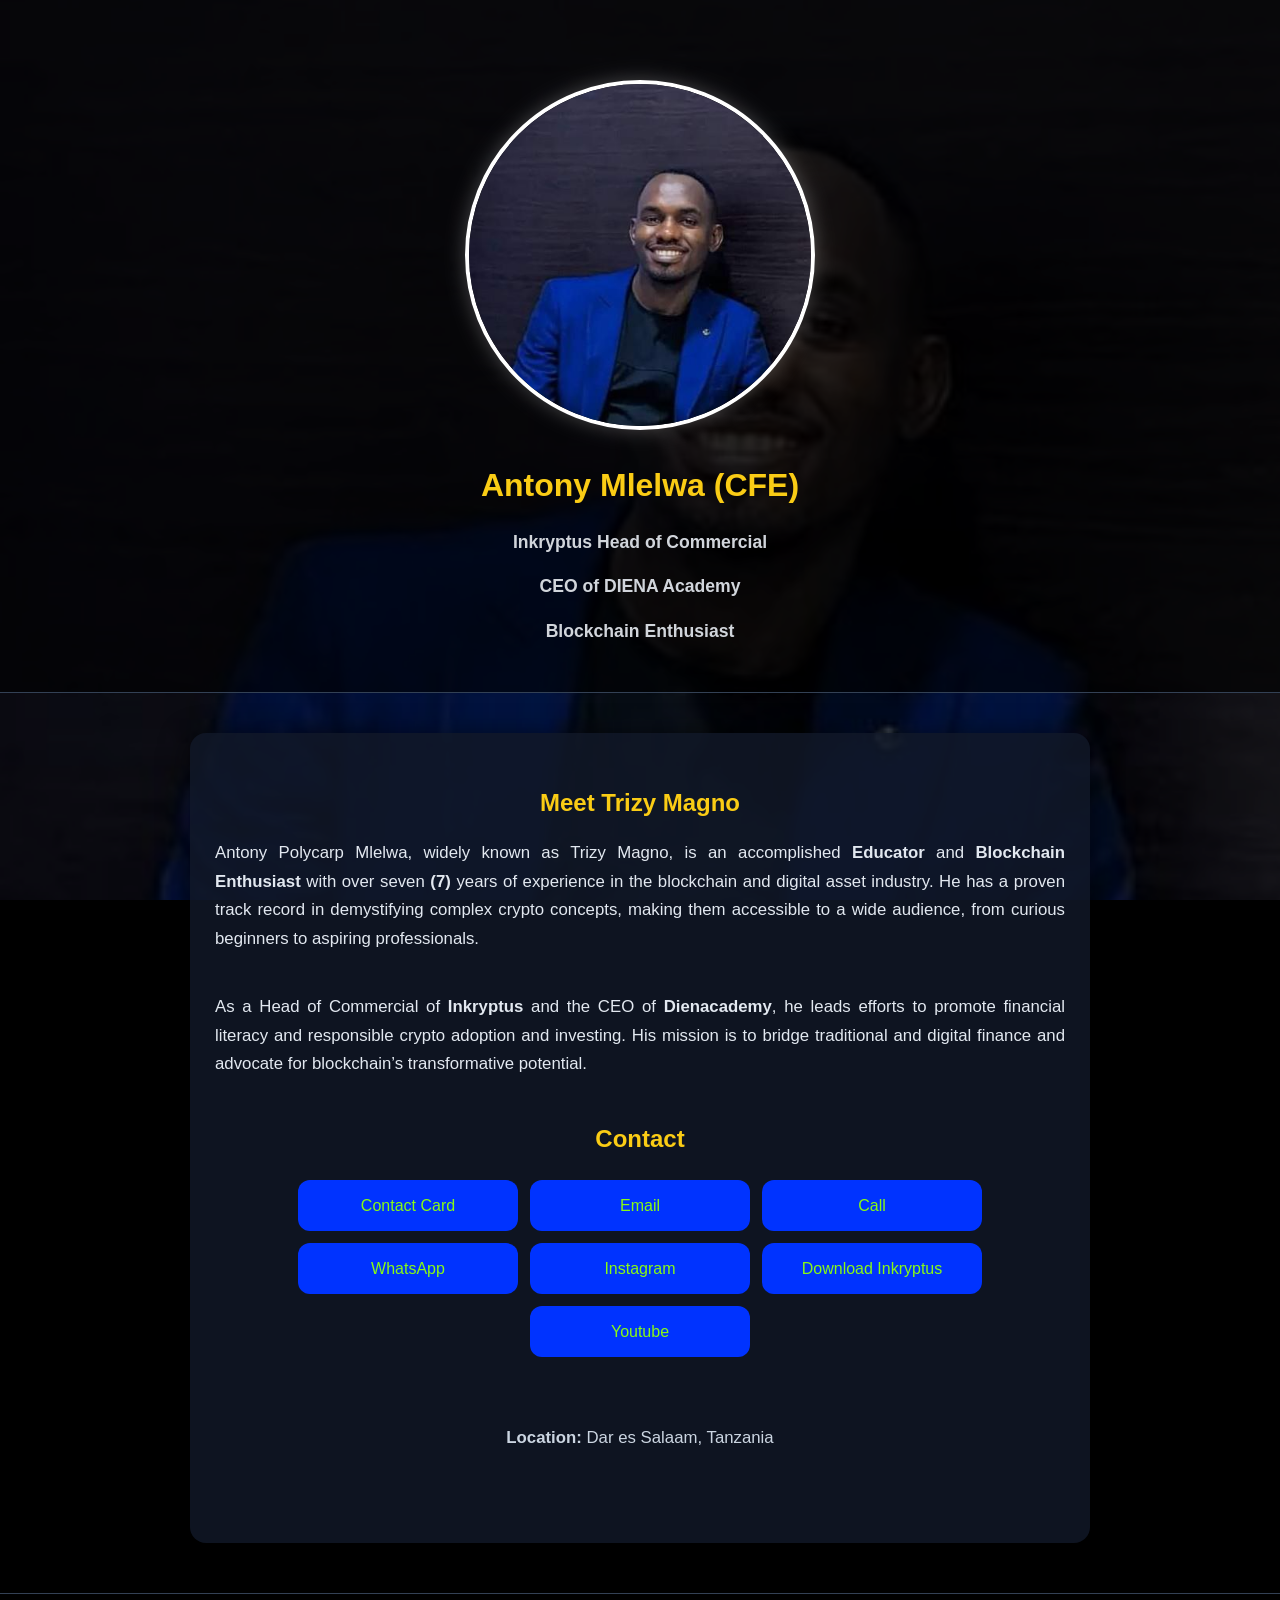
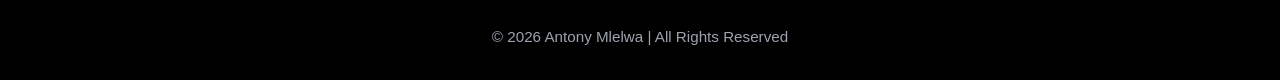
==== index.html @ c992e5d3 "index.html" ====
<!DOCTYPE html>
<html lang="en">
<head>
  <meta charset="UTF-8" />
  <meta name="viewport" content="width=device-width, initial-scale=1.0"/>
  <title>Antony Mlelwa || Crypto Consultant</title>
  <link rel="stylesheet" href="Style.css" />
</head>
<body>
  <header>
    <img src="my_image.jpg" alt="Antony Mlelwa" class="banner-image" />
    <h1>Antony Mlelwa <strong>(CFE)</strong></h1>
    <h2 class="subtitle">Inkryptus Head of Commercial</h2>
    <h2 class="subtitle">CEO of DIENA Academy</h2>
    <h2 class="subtitle">Blockchain Enthusiast</h2>  
  </header>

  <main>
    <!-- Hero Introduction -->
    <section class="bio intro">
      <h2>Meet Trizy Magno</h2>
      <p>
        Antony Polycarp Mlelwa, widely known as Trizy Magno, is an accomplished <strong>Educator</strong> and  <strong>Blockchain Enthusiast</strong> with over seven <strong>(7)</strong> years of experience in the blockchain and digital asset industry. He has a proven track record in demystifying complex crypto concepts, making them accessible to a wide audience, from curious beginners to aspiring professionals.
      </p>
    </section>

    <!-- Mission Statement -->
    <section class="bio mission">
      <h2> </h2>
      <p>
        As a Head of Commercial of <strong><a href="https://www.inkryptus.com" target="_blank">Inkryptus</a></strong> and the CEO of <strong><a href="https://www.dienacademy.com" target="_blank">Dienacademy</a></strong>, he leads efforts to promote financial literacy and responsible crypto adoption and investing. His mission is to bridge traditional and digital finance and advocate for blockchain’s transformative potential.
      </p>
    </section>

    <!-- Contact Section -->
    <section class="contact">
      <h2>Contact</h2>
      <div class="button-group">
        <a href="antony-mlelwa.vcf" download class="btn">Contact Card</a>
        <a href="mailto:antonymlelwa@gmail.com" class="btn">Email</a>
        <a href="tel:+255656240472" class="btn">Call</a>
        <a href="https://wa.me/+255656240472" target="_blank" class="btn">WhatsApp</a>
        <a href="https://instagram.com/trizymagno" target="_blank" class="btn">Instagram</a>
        <a href="https://inkryptusdashmobile.page.link?apn=com.inkryptus.mobile&ibi=com.inkryptus&isi=1618007158&link=https%3A%2F%2Freferral-trizymagno" class="btn">Download Inkryptus</a>
        <a href="https://youtube.com/@dienacademy?si=vZcqQacW_jR6md0B" target="_blank" class="btn">Youtube</a>
      </div>
      <br>
      <p class="location"><strong>Location:</strong> Dar es Salaam, Tanzania</p>
    </section>
  </main>

  <footer>
    &copy; <span id="year"></span> Antony Mlelwa | All Rights Reserved
  </footer>

  <script src="script.js"></script>
</body>
</html>
---- Style.css ----
/* Reset & Base Styles */
* {
  margin: 0;
  padding: 0;
  box-sizing: border-box;
  scroll-behavior: smooth;
}

body {
  font-family: 'Roboto', sans-serif;
  color: #f1f5f9;
  background-color: #000;
  overflow-x: hidden;
  position: relative;
  line-height: 1.7;
}

/* Background & Overlays */
body::before {
  content: "";
  position: fixed;
  top: 0;
  left: 0;
  height: 100%;
  width: 100%;
  background-image: url("my_image.jpg");
  background-attachment: fixed;
  background-position: center;
  background-size: cover;
  z-index: -2;
}

body::after {
  content: "";
  position: fixed;
  top: 0;
  left: 0;
  height: 100%;
  width: 100%;
  background: rgba(0, 0, 0, 0.6); /* Dark overlay for better contrast */
  z-index: -1;
}

/* Header */
header {
  text-align: center;
  padding: 80px 20px 30px;
  background-color: rgba(0, 0, 0, 0.6);
  border-bottom: 1px solid #334155;
  animation: fadeIn 1.5s ease-out;
}

header img.banner-image {
  width: 350px;
  height: 350px;
  object-fit: cover;
  border-radius: 50%;
  border: 4px solid #fff;
  box-shadow: 0 0 20px rgba(255, 255, 255, 0.25);
  margin-bottom: 20px;
}

/* Main Content */
main {
  padding: 50px 25px;
  max-width: 900px;
  margin: 40px auto;
  background-color: rgba(17, 24, 39, 0.85);
  border-radius: 16px;
  box-shadow: 0 6px 30px rgba(0, 0, 0, 0.7);
  animation: fadeInUp 1.5s ease;
}

/* Section Styling */
section {
  margin-bottom: 40px;
}

/* Headings */
h1, h2 {
  text-align: center;
  margin-bottom: 15px;
  color: #facc15; /* golden/yellow tone */
  font-weight: bold;
}

.subtitle {
  text-align: center;
  font-size: 1.1rem;
  color: #d1d5db;
  margin-top: 10px;
}

p {
  font-size: 1.05rem;
  margin-bottom: 12px;
  text-align: justify;
  color: #e2e8f0;
}

.button-group {
  display: flex;
  flex-wrap: wrap;
  gap: 12px;
  justify-content: center;
  margin: 20px 0;
}

.btn {
  background-color: #03f; /* Dark theme background */
  color: #87fa15;
  border: none;
  border-radius: 12px;
  padding: 12px 20px;
  width: 220px; /* Fixed width for all buttons */
  text-align: center;
  text-decoration: none;
  font-size: 16px;
  transition: background-color 0.3s ease;
}

.btn:hover {
  background-color: #444;
}


/* Location */
.location {
  text-align: center;
  margin-top: 20px;
  color: #cbd5e1;
}

/* Footer */
footer {
  text-align: center;
  padding: 30px 20px;
  background-color: rgba(0, 0, 0, 0.7);
  border-top: 1px solid #334155;
  margin-top: 50px;
  color: #9ca3af;
  font-size: 0.95rem;
}

/* Animations */
@keyframes fadeIn {
  from {
    opacity: 0;
    transform: translateY(-10px);
  }
  to {
    opacity: 1;
    transform: translateY(0);
  }
}

@keyframes fadeInUp {
  from {
    opacity: 0;
    transform: translateY(30px);
  }
  to {
    opacity: 1;
    transform: translateY(0);
  }
}

a {
  text-decoration: none; /* Remove underline */
  color: inherit;        /* Inherit text color from parent */
}

a:visited {
  color: inherit;        /* Prevent visited color change */
}

a:hover {
  text-decoration: underline; /* Optional: subtle hover effect */
}

/* Responsive Design */
@media (max-width: 768px) {
  header img.banner-image {
    width: 100px;
    height: 100px;
  }

  .btn {
    flex: 1 1 100%;
    text-align: center;
    padding: 16px;
    font-size: 1rem;
  }

  main {
    padding: 30px 15px;
  }

  p {
    font-size: 1rem;
  }
}
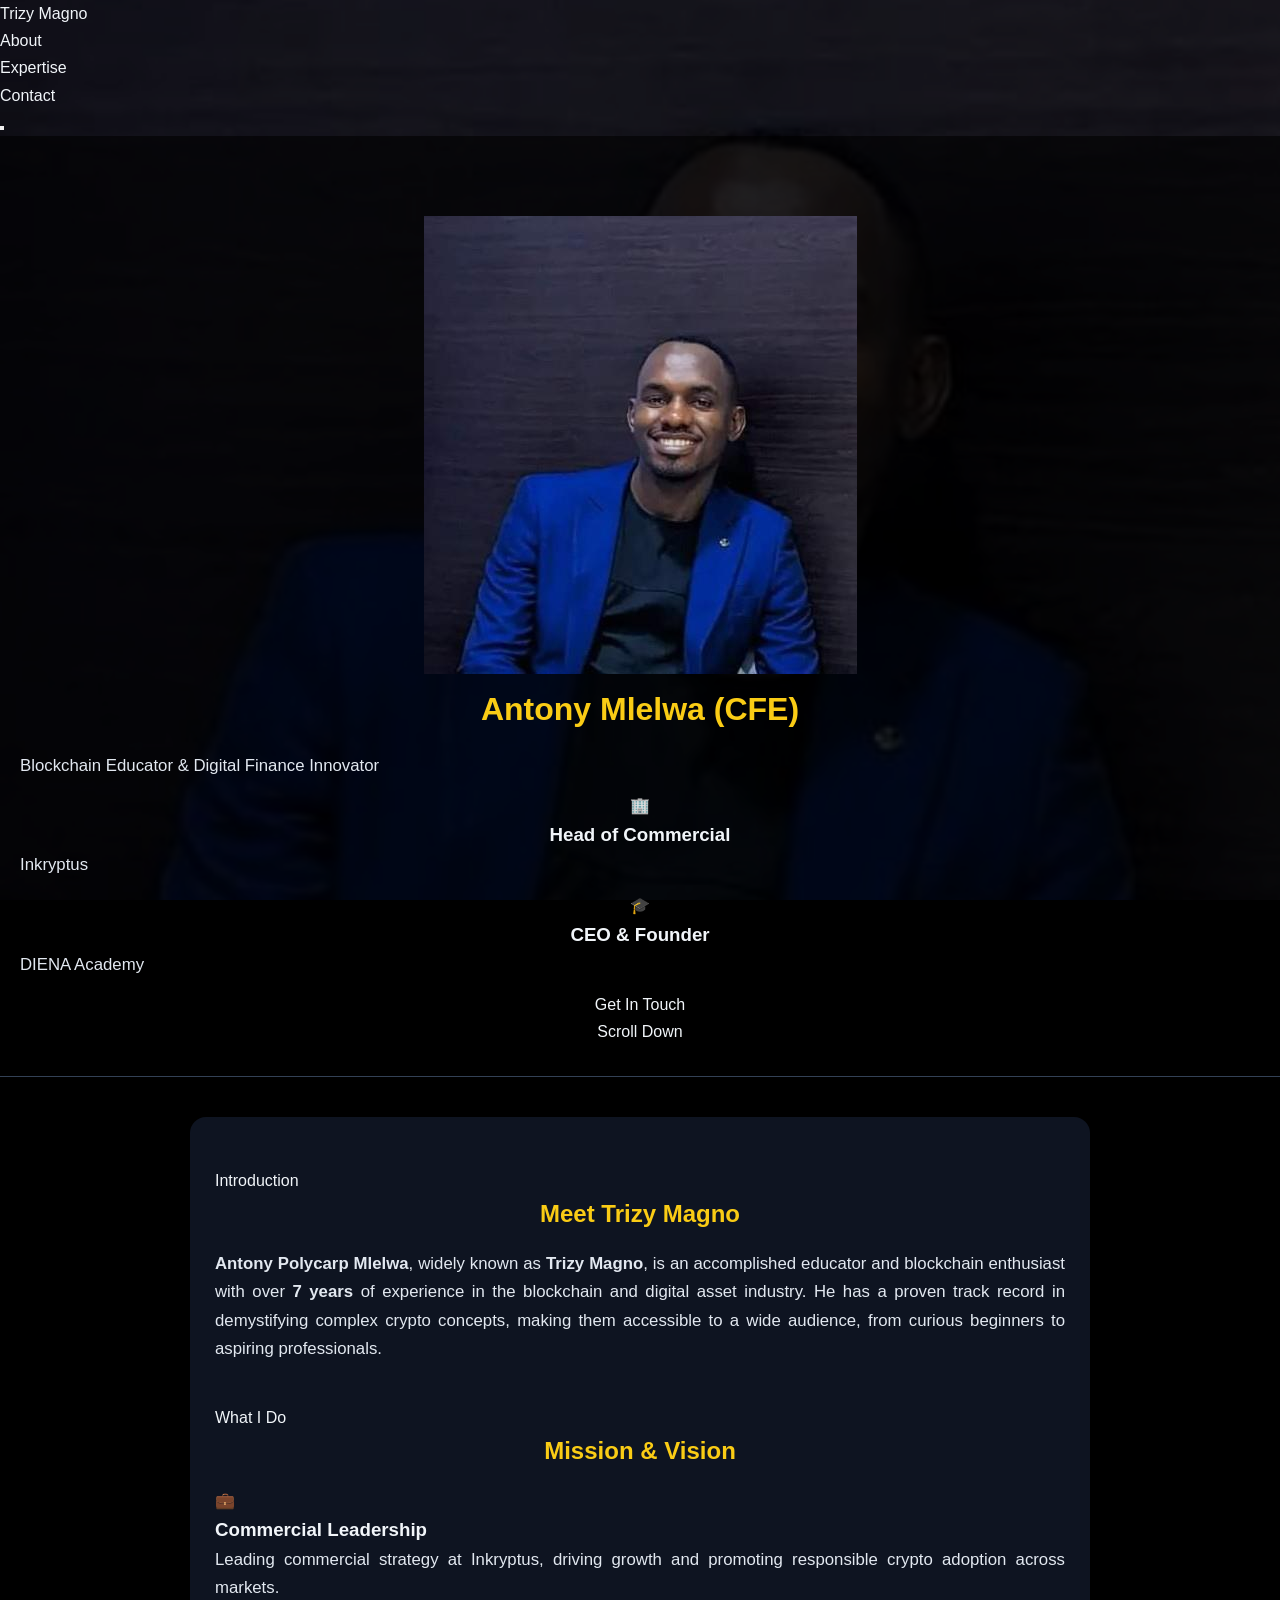
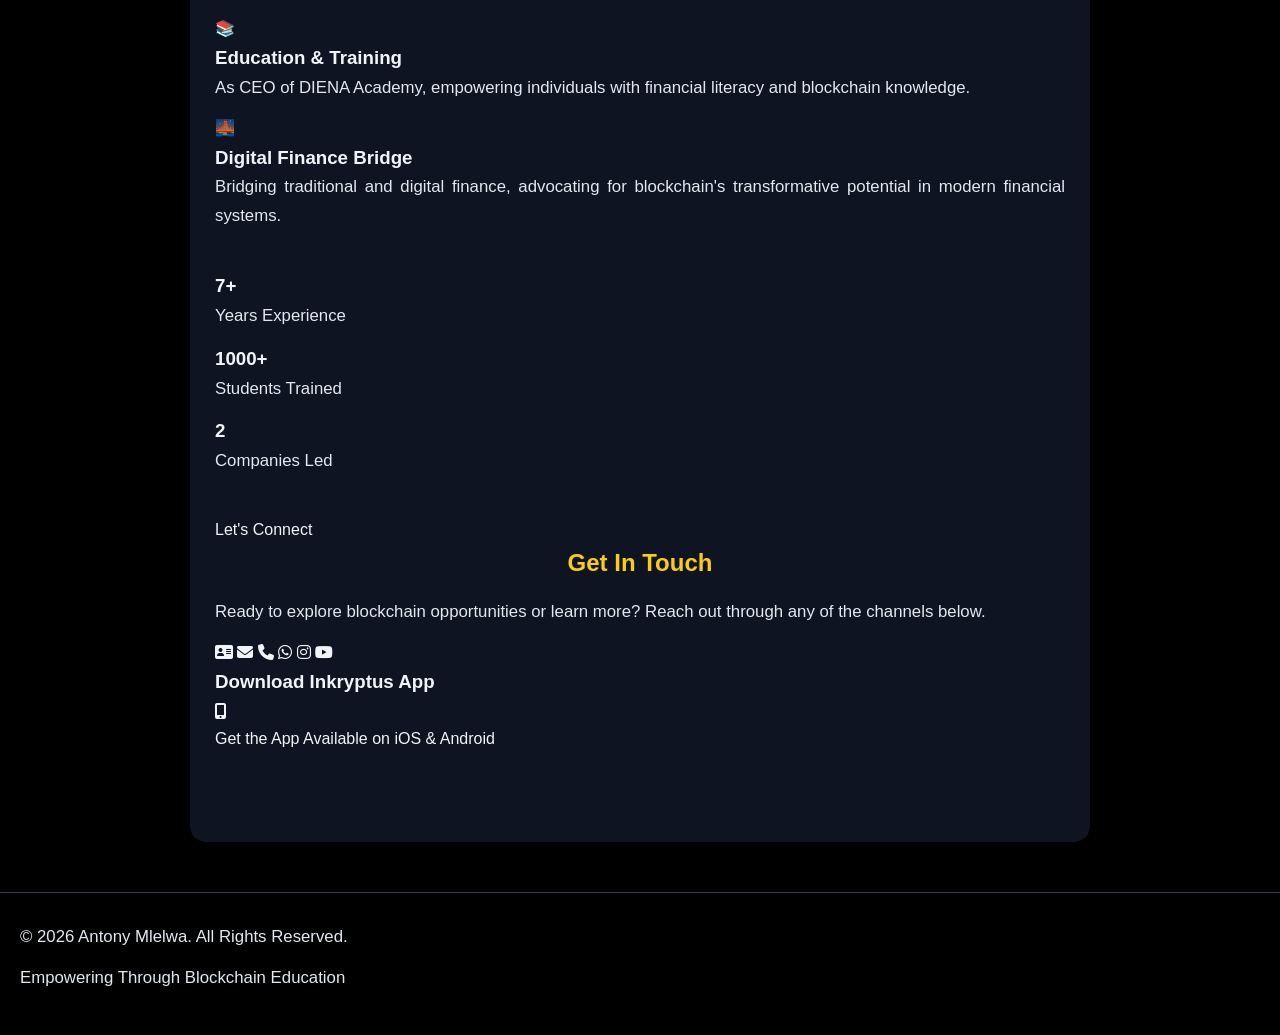
==== commit 0b794272: "Revamp index.html for improved layout and content Updated the HTML structure and content for Antony " ====
--- a/index.html
+++ b/index.html
@@ -3,54 +3,179 @@
 <head>
   <meta charset="UTF-8" />
   <meta name="viewport" content="width=device-width, initial-scale=1.0"/>
-  <title>Antony Mlelwa || Crypto Consultant</title>
+  <title>Antony Mlelwa | Blockchain & Crypto Consultant</title>
   <link rel="stylesheet" href="Style.css" />
+  <link rel="preconnect" href="https://fonts.googleapis.com">
+  <link rel="preconnect" href="https://fonts.gstatic.com" crossorigin>
+  <link href="https://fonts.googleapis.com/css2?family=Inter:wght@300;400;500;600;700;800&family=Playfair+Display:wght@700;900&display=swap" rel="stylesheet">
+  <link rel="stylesheet" href="https://cdnjs.cloudflare.com/ajax/libs/font-awesome/6.5.1/css/all.min.css">
 </head>
 <body>
-  <header>
-    <img src="my_image.jpg" alt="Antony Mlelwa" class="banner-image" />
-    <h1>Antony Mlelwa <strong>(CFE)</strong></h1>
-    <h2 class="subtitle">Inkryptus Head of Commercial</h2>
-    <h2 class="subtitle">CEO of DIENA Academy</h2>
-    <h2 class="subtitle">Blockchain Enthusiast</h2>  
+  <!-- Navigation Bar -->
+  <nav class="navbar">
+    <div class="nav-container">
+      <div class="nav-brand">Trizy Magno</div>
+      <ul class="nav-menu">
+        <li><a href="#about" class="nav-link">About</a></li>
+        <li><a href="#expertise" class="nav-link">Expertise</a></li>
+        <li><a href="#contact" class="nav-link">Contact</a></li>
+      </ul>
+      <button class="nav-toggle" aria-label="Toggle navigation">
+        <span></span>
+        <span></span>
+        <span></span>
+      </button>
+    </div>
+  </nav>
+
+  <!-- Hero Section -->
+  <header class="hero">
+    <div class="hero-content">
+      <div class="profile-container">
+        <img src="my_image.jpg" alt="Antony Mlelwa" class="profile-image" />
+        <div class="profile-ring"></div>
+      </div>
+      <h1 class="hero-title">Antony Mlelwa <span class="credential">(CFE)</span></h1>
+      <p class="hero-tagline">Blockchain Educator & Digital Finance Innovator</p>
+      <div class="roles">
+        <a href="https://www.inkryptus.com" class="role-card" target="_blank">
+          <span class="role-icon">🏢</span>
+          <div class="role-info">
+            <h3>Head of Commercial</h3>
+            <p>Inkryptus</p>
+          </div>
+        </a>
+        <a href="https://www.dienacademy.com" class="role-card" target="_blank">
+          <span class="role-icon">🎓</span>
+          <div class="role-info">
+            <h3>CEO & Founder</h3>
+            <p>DIENA Academy</p>
+          </div>
+        </a>
+      </div>
+      <a href="#contact" class="cta-button">Get In Touch</a>
+    </div>
+    <div class="scroll-indicator">
+      <span>Scroll Down</span>
+      <div class="scroll-arrow"></div>
+    </div>
   </header>
 
   <main>
-    <!-- Hero Introduction -->
-    <section class="bio intro">
-      <h2>Meet Trizy Magno</h2>
-      <p>
-        Antony Polycarp Mlelwa, widely known as Trizy Magno, is an accomplished <strong>Educator</strong> and  <strong>Blockchain Enthusiast</strong> with over seven <strong>(7)</strong> years of experience in the blockchain and digital asset industry. He has a proven track record in demystifying complex crypto concepts, making them accessible to a wide audience, from curious beginners to aspiring professionals.
-      </p>
+    <!-- About Section -->
+    <section class="about-section" id="about">
+      <div class="section-header">
+        <span class="section-label">Introduction</span>
+        <h2 class="section-title">Meet Trizy Magno</h2>
+        <div class="title-underline"></div>
+      </div>
+      <div class="about-content">
+        <div class="about-card">
+          <p class="about-text">
+            <strong>Antony Polycarp Mlelwa</strong>, widely known as <strong>Trizy Magno</strong>, is an accomplished 
+            educator and blockchain enthusiast with over <strong>7 years</strong> of experience in the blockchain and 
+            digital asset industry. He has a proven track record in demystifying complex crypto concepts, making them 
+            accessible to a wide audience, from curious beginners to aspiring professionals.
+          </p>
+        </div>
+      </div>
     </section>
 
-    <!-- Mission Statement -->
-    <section class="bio mission">
-      <h2> </h2>
-      <p>
-        As a Head of Commercial of <strong><a href="https://www.inkryptus.com" target="_blank">Inkryptus</a></strong> and the CEO of <strong><a href="https://www.dienacademy.com" target="_blank">Dienacademy</a></strong>, he leads efforts to promote financial literacy and responsible crypto adoption and investing. His mission is to bridge traditional and digital finance and advocate for blockchain’s transformative potential.
-      </p>
+    <!-- Expertise Section -->
+    <section class="expertise-section" id="expertise">
+      <div class="section-header">
+        <span class="section-label">What I Do</span>
+        <h2 class="section-title">Mission & Vision</h2>
+        <div class="title-underline"></div>
+      </div>
+      <div class="expertise-grid">
+        <div class="expertise-card">
+          <div class="expertise-icon">💼</div>
+          <h3>Commercial Leadership</h3>
+          <p>Leading commercial strategy at <a href="https://www.inkryptus.com" target="_blank" class="inline-link">Inkryptus</a>, 
+          driving growth and promoting responsible crypto adoption across markets.</p>
+        </div>
+        <div class="expertise-card">
+          <div class="expertise-icon">📚</div>
+          <h3>Education & Training</h3>
+          <p>As CEO of <a href="https://www.dienacademy.com" target="_blank" class="inline-link">DIENA Academy</a>, 
+          empowering individuals with financial literacy and blockchain knowledge.</p>
+        </div>
+        <div class="expertise-card">
+          <div class="expertise-icon">🌉</div>
+          <h3>Digital Finance Bridge</h3>
+          <p>Bridging traditional and digital finance, advocating for blockchain's transformative potential 
+          in modern financial systems.</p>
+        </div>
+      </div>
+    </section>
+
+    <!-- Stats Section -->
+    <section class="stats-section">
+      <div class="stats-grid">
+        <div class="stat-card">
+          <h3 class="stat-number">7+</h3>
+          <p class="stat-label">Years Experience</p>
+        </div>
+        <div class="stat-card">
+          <h3 class="stat-number">1000+</h3>
+          <p class="stat-label">Students Trained</p>
+        </div>
+        <div class="stat-card">
+          <h3 class="stat-number">2</h3>
+          <p class="stat-label">Companies Led</p>
+        </div>
+      </div>
     </section>
 
     <!-- Contact Section -->
-    <section class="contact">
-      <h2>Contact</h2>
-      <div class="button-group">
-        <a href="antony-mlelwa.vcf" download class="btn">Contact Card</a>
-        <a href="mailto:antonymlelwa@gmail.com" class="btn">Email</a>
-        <a href="tel:+255656240472" class="btn">Call</a>
-        <a href="https://wa.me/+255656240472" target="_blank" class="btn">WhatsApp</a>
-        <a href="https://instagram.com/trizymagno" target="_blank" class="btn">Instagram</a>
-        <a href="https://inkryptusdashmobile.page.link?apn=com.inkryptus.mobile&ibi=com.inkryptus&isi=1618007158&link=https%3A%2F%2Freferral-trizymagno" class="btn">Download Inkryptus</a>
-        <a href="https://youtube.com/@dienacademy?si=vZcqQacW_jR6md0B" target="_blank" class="btn">Youtube</a>
+    <section class="contact-section" id="contact">
+      <div class="section-header">
+        <span class="section-label">Let's Connect</span>
+        <h2 class="section-title">Get In Touch</h2>
+        <div class="title-underline"></div>
       </div>
-      <br>
-      <p class="location"><strong>Location:</strong> Dar es Salaam, Tanzania</p>
+      <p class="contact-intro">Ready to explore blockchain opportunities or learn more? Reach out through any of the channels below.</p>
+      
+      <div class="contact-grid">
+        <a href="antony-mlelwa.vcf" download class="contact-btn primary" title="Save Contact">
+          <i class="fas fa-address-card"></i>
+        </a>
+        <a href="mailto:antonymlelwa@gmail.com" class="contact-btn" title="Email Me">
+          <i class="fas fa-envelope"></i>
+        </a>
+        <a href="tel:+255656240472" class="contact-btn" title="Call">
+          <i class="fas fa-phone"></i>
+        </a>
+        <a href="https://wa.me/+255656240472" target="_blank" class="contact-btn whatsapp" title="WhatsApp">
+          <i class="fab fa-whatsapp"></i>
+        </a>
+        <a href="https://instagram.com/trizymagno" target="_blank" class="contact-btn instagram" title="Instagram">
+          <i class="fab fa-instagram"></i>
+        </a>
+        <a href="https://youtube.com/@dienacademy?si=vZcqQacW_jR6md0B" target="_blank" class="contact-btn youtube" title="YouTube">
+          <i class="fab fa-youtube"></i>
+        </a>
+      </div>
+
+      <div class="app-download">
+        <h3>Download Inkryptus App</h3>
+        <a href="https://inkryptusdashmobile.page.link?apn=com.inkryptus.mobile&ibi=com.inkryptus&isi=1618007158&link=https%3A%2F%2Freferral-trizymagno" class="app-btn" target="_blank">
+          <span class="app-icon"><i class="fas fa-mobile-alt"></i></span>
+          <div class="app-info">
+            <span class="app-text">Get the App</span>
+            <span class="app-subtext">Available on iOS & Android</span>
+          </div>
+        </a>
+      </div>
     </section>
   </main>
 
-  <footer>
-    &copy; <span id="year"></span> Antony Mlelwa | All Rights Reserved
+  <footer class="footer">
+    <div class="footer-content">
+      <p>&copy; <span id="year"></span> Antony Mlelwa. All Rights Reserved.</p>
+      <p class="footer-tagline">Empowering Through Blockchain Education</p>
+    </div>
   </footer>
 
   <script src="script.js"></script>
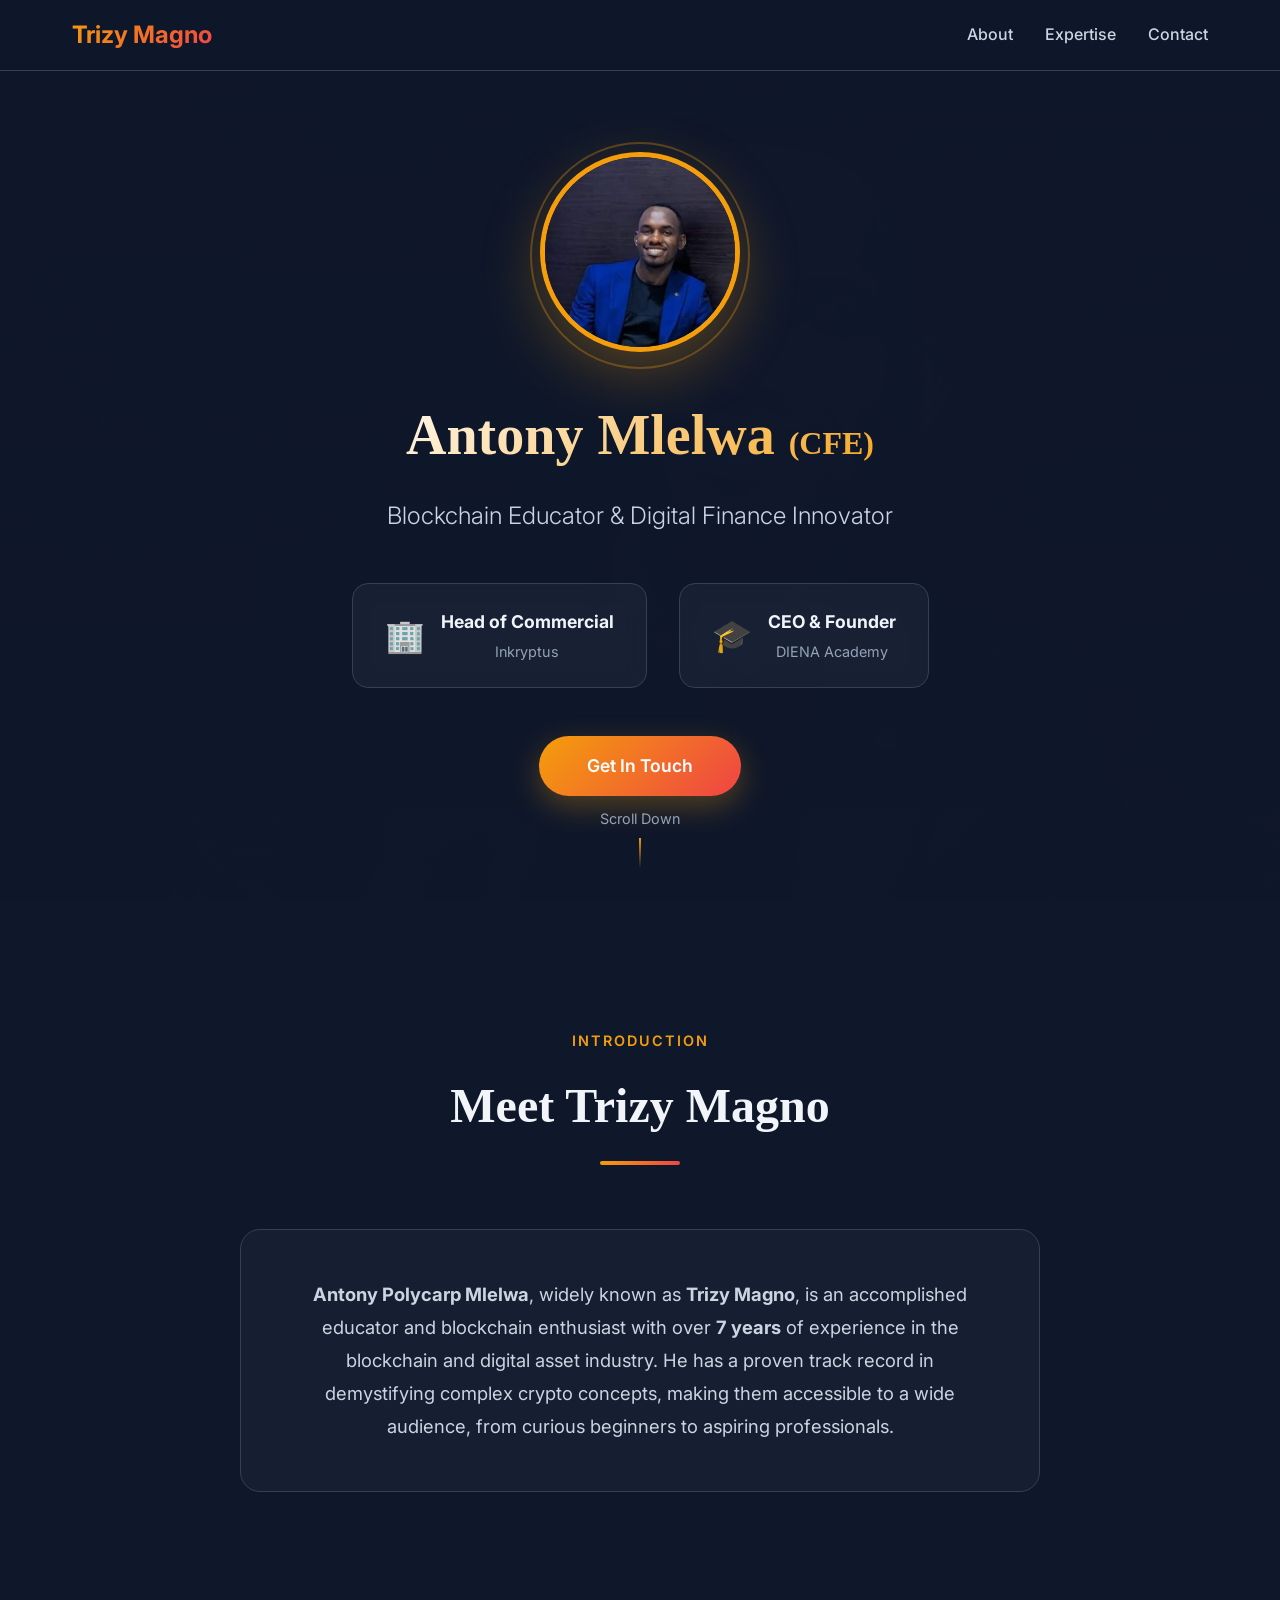
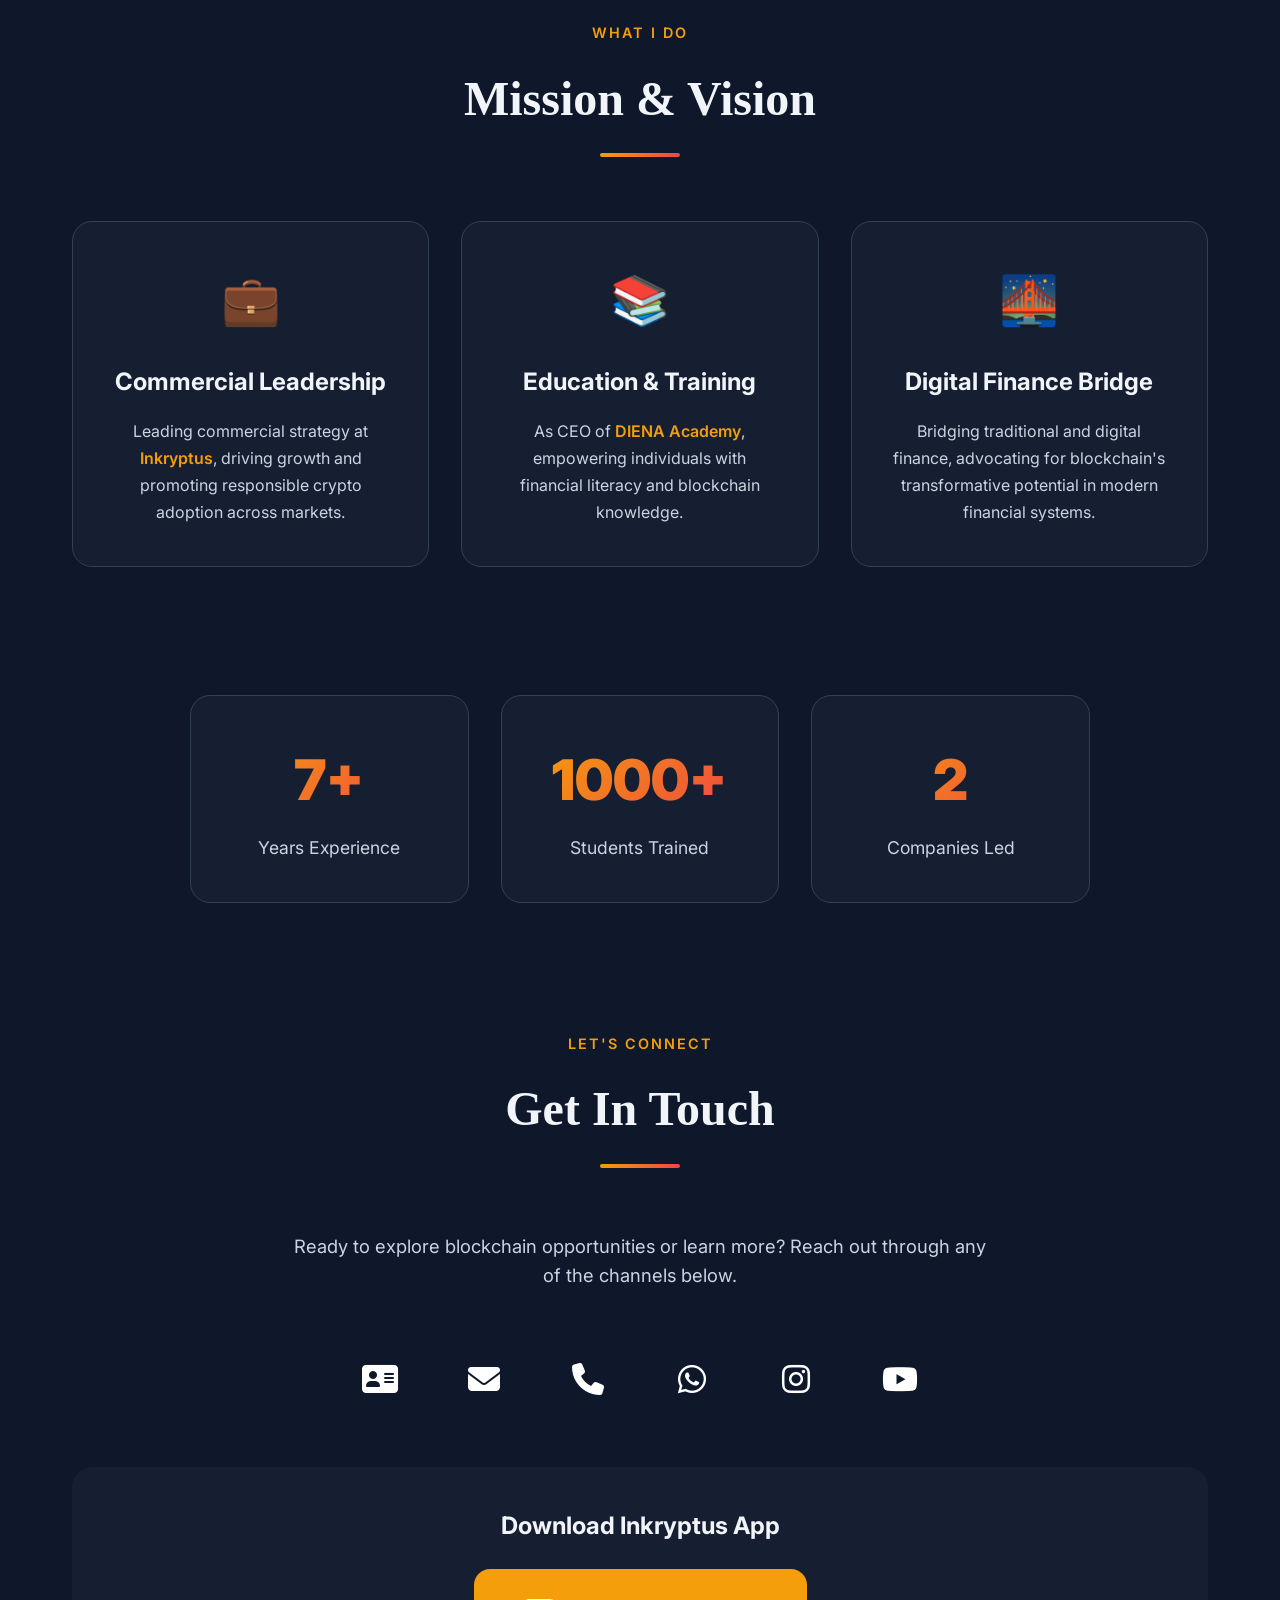
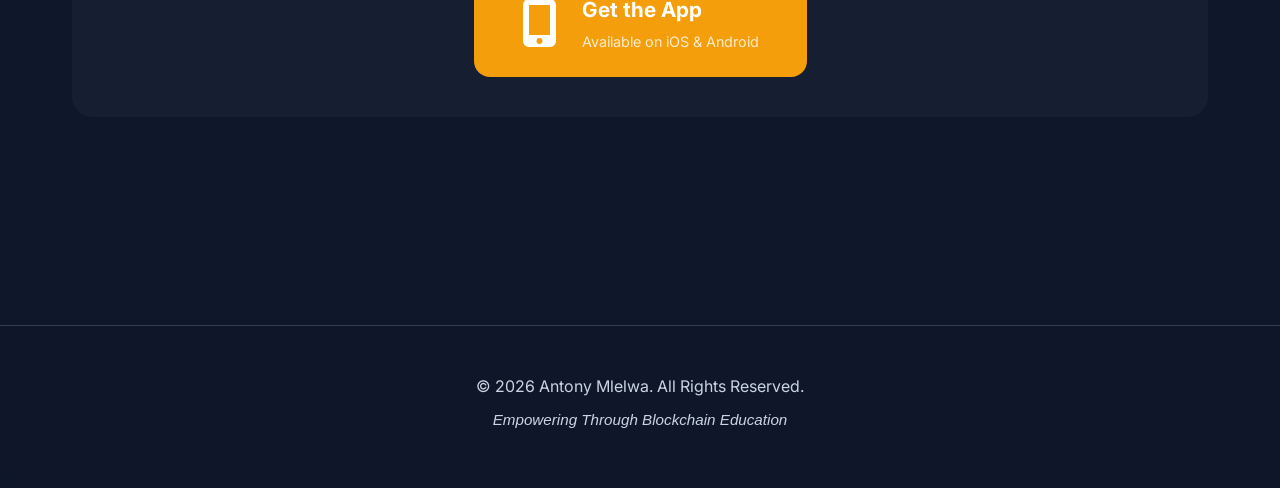
==== commit 7aa8d8f5: "Fix HTML formatting and structure" ====
--- a/index.html
+++ b/index.html
@@ -160,7 +160,7 @@
 
       <div class="app-download">
         <h3>Download Inkryptus App</h3>
-        <a href="https://inkryptusdashmobile.page.link?apn=com.inkryptus.mobile&ibi=com.inkryptus&isi=1618007158&link=https%3A%2F%2Freferral-trizymagno" class="app-btn" target="_blank">
+        <a href="https://inkryptus.app.link?%24randomized_bundle_token=1501315160265283815&Alias=ref-trizymagno-time-1764257488073451&Channel=app&Feature=referral&Stage=new-user&Campaign=user-invite-trizymagno&Type=0&Duration=0&source=android&data=eyIkY2Fub25pY2FsX2lkZW50aWZpZXIiOiJyZWZlcnJhbFwvdHJpenltYWdubyIsIiRwdWJsaWNseV9pbmRleGFibGUiOiJ0cnVlIiwicmVmZXJyYWxfdXNlcm5hbWUiOiJ0cml6eW1hZ25vIn0%3D" class="app-btn" target="_blank">
           <span class="app-icon"><i class="fas fa-mobile-alt"></i></span>
           <div class="app-info">
             <span class="app-text">Get the App</span>
@@ -181,3 +181,4 @@
   <script src="script.js"></script>
 </body>
 </html>
+
--- a/Style.css
+++ b/Style.css
@@ -1,3 +1,7 @@
+/* ============================================
+   MODERN PROFESSIONAL PORTFOLIO STYLES
+   ============================================ */
+
 /* Reset & Base Styles */
 * {
   margin: 0;
@@ -6,16 +10,44 @@
   scroll-behavior: smooth;
 }
 
+:root {
+  /* Color Palette */
+  --primary-gold: #f59e0b;
+  --primary-dark: #0f172a;
+  --secondary-dark: #1e293b;
+  --accent-blue: #3b82f6;
+  --text-light: #f1f5f9;
+  --text-gray: #cbd5e1;
+  --text-dark: #94a3b8;
+  --border-color: #334155;
+  --success-green: #10b981;
+  --gradient-primary: linear-gradient(135deg, #f59e0b 0%, #ef4444 100%);
+  --gradient-dark: linear-gradient(180deg, rgba(15, 23, 42, 0.95) 0%, rgba(30, 41, 59, 0.95) 100%);
+  
+  /* Spacing */
+  --spacing-xs: 0.5rem;
+  --spacing-sm: 1rem;
+  --spacing-md: 1.5rem;
+  --spacing-lg: 2rem;
+  --spacing-xl: 3rem;
+  --spacing-2xl: 4rem;
+  
+  /* Transitions */
+  --transition-fast: 0.2s ease;
+  --transition-normal: 0.3s ease;
+  --transition-slow: 0.5s ease;
+}
+
 body {
-  font-family: 'Roboto', sans-serif;
-  color: #f1f5f9;
-  background-color: #000;
+  font-family: 'Inter', -apple-system, BlinkMacSystemFont, 'Segoe UI', sans-serif;
+  color: var(--text-light);
+  background: var(--primary-dark);
   overflow-x: hidden;
-  position: relative;
-  line-height: 1.7;
-}
-
-/* Background & Overlays */
+  line-height: 1.6;
+  font-size: 16px;
+}
+
+/* Fixed Background with Overlay */
 body::before {
   content: "";
   position: fixed;
@@ -28,6 +60,7 @@
   background-position: center;
   background-size: cover;
   z-index: -2;
+  opacity: 0.15;
 }
 
 body::after {
@@ -37,123 +70,596 @@
   left: 0;
   height: 100%;
   width: 100%;
-  background: rgba(0, 0, 0, 0.6); /* Dark overlay for better contrast */
+  background: linear-gradient(180deg, rgba(15, 23, 42, 0.97) 0%, rgba(15, 23, 42, 0.95) 100%);
   z-index: -1;
 }
 
-/* Header */
-header {
+/* ============================================
+   NAVIGATION BAR
+   ============================================ */
+.navbar {
+  position: fixed;
+  top: 0;
+  left: 0;
+  right: 0;
+  z-index: 1000;
+  background: rgba(15, 23, 42, 0.9);
+  backdrop-filter: blur(10px);
+  border-bottom: 1px solid var(--border-color);
+  transition: var(--transition-normal);
+}
+
+.nav-container {
+  max-width: 1200px;
+  margin: 0 auto;
+  display: flex;
+  justify-content: space-between;
+  align-items: center;
+  padding: 1rem 2rem;
+}
+
+.nav-brand {
+  font-size: 1.5rem;
+  font-weight: 700;
+  background: var(--gradient-primary);
+  -webkit-background-clip: text;
+  -webkit-text-fill-color: transparent;
+  background-clip: text;
+}
+
+.nav-menu {
+  display: flex;
+  list-style: none;
+  gap: 2rem;
+}
+
+.nav-link {
+  color: var(--text-gray);
+  text-decoration: none;
+  font-weight: 500;
+  transition: var(--transition-fast);
+  position: relative;
+}
+
+.nav-link::after {
+  content: '';
+  position: absolute;
+  bottom: -5px;
+  left: 0;
+  width: 0;
+  height: 2px;
+  background: var(--primary-gold);
+  transition: var(--transition-normal);
+}
+
+.nav-link:hover {
+  color: var(--primary-gold);
+}
+
+.nav-link:hover::after {
+  width: 100%;
+}
+
+.nav-toggle {
+  display: none;
+  flex-direction: column;
+  gap: 4px;
+  background: none;
+  border: none;
+  cursor: pointer;
+}
+
+.nav-toggle span {
+  width: 25px;
+  height: 3px;
+  background: var(--text-light);
+  border-radius: 2px;
+  transition: var(--transition-fast);
+}
+
+/* ============================================
+   HERO SECTION
+   ============================================ */
+.hero {
+  min-height: 100vh;
+  display: flex;
+  flex-direction: column;
+  justify-content: center;
+  align-items: center;
   text-align: center;
-  padding: 80px 20px 30px;
-  background-color: rgba(0, 0, 0, 0.6);
-  border-bottom: 1px solid #334155;
-  animation: fadeIn 1.5s ease-out;
-}
-
-header img.banner-image {
-  width: 350px;
-  height: 350px;
+  padding: 6rem 2rem 3rem;
+  position: relative;
+}
+
+.hero-content {
+  max-width: 900px;
+  animation: fadeInUp 1s ease;
+}
+
+.profile-container {
+  position: relative;
+  display: inline-block;
+  margin-bottom: 2rem;
+}
+
+.profile-image {
+  width: 200px;
+  height: 200px;
+  border-radius: 50%;
   object-fit: cover;
+  border: 5px solid var(--primary-gold);
+  box-shadow: 0 20px 60px rgba(245, 158, 11, 0.3);
+  position: relative;
+  z-index: 2;
+  animation: float 6s ease-in-out infinite;
+}
+
+.profile-ring {
+  position: absolute;
+  top: -10px;
+  left: -10px;
+  right: -10px;
+  bottom: -10px;
+  border: 2px solid var(--primary-gold);
   border-radius: 50%;
-  border: 4px solid #fff;
-  box-shadow: 0 0 20px rgba(255, 255, 255, 0.25);
-  margin-bottom: 20px;
-}
-
-/* Main Content */
+  opacity: 0.3;
+  animation: pulse 2s ease infinite;
+}
+
+@keyframes float {
+  0%, 100% { transform: translateY(0px); }
+  50% { transform: translateY(-10px); }
+}
+
+@keyframes pulse {
+  0%, 100% { transform: scale(1); opacity: 0.3; }
+  50% { transform: scale(1.1); opacity: 0.1; }
+}
+
+.hero-title {
+  font-family: 'Playfair Display', serif;
+  font-size: 3.5rem;
+  font-weight: 900;
+  margin-bottom: 1rem;
+  background: linear-gradient(135deg, #ffffff 0%, var(--primary-gold) 100%);
+  -webkit-background-clip: text;
+  -webkit-text-fill-color: transparent;
+  background-clip: text;
+}
+
+.credential {
+  color: var(--primary-gold);
+  font-size: 2rem;
+}
+
+.hero-tagline {
+  font-size: 1.5rem;
+  color: var(--text-gray);
+  margin-bottom: 3rem;
+  font-weight: 300;
+}
+
+.roles {
+  display: flex;
+  gap: 2rem;
+  justify-content: center;
+  margin-bottom: 3rem;
+  flex-wrap: wrap;
+}
+
+.role-card {
+  background: rgba(30, 41, 59, 0.6);
+  backdrop-filter: blur(10px);
+  padding: 1.5rem 2rem;
+  border-radius: 16px;
+  border: 1px solid var(--border-color);
+  display: flex;
+  align-items: center;
+  gap: 1rem;
+  transition: var(--transition-normal);
+  min-width: 250px;
+  text-decoration: none;
+  color: inherit;
+  cursor: pointer;
+}
+
+.role-card:hover {
+  transform: translateY(-5px);
+  border-color: var(--primary-gold);
+  box-shadow: 0 10px 30px rgba(245, 158, 11, 0.2);
+}
+
+.role-icon {
+  font-size: 2rem;
+}
+
+.role-info h3 {
+  font-size: 1.1rem;
+  color: var(--text-light);
+  margin-bottom: 0.25rem;
+}
+
+.role-info p {
+  color: var(--text-dark);
+  font-size: 0.9rem;
+}
+
+.cta-button {
+  display: inline-block;
+  background: var(--gradient-primary);
+  color: white;
+  padding: 1rem 3rem;
+  border-radius: 50px;
+  text-decoration: none;
+  font-weight: 600;
+  font-size: 1.1rem;
+  transition: var(--transition-normal);
+  box-shadow: 0 10px 30px rgba(245, 158, 11, 0.3);
+}
+
+.cta-button:hover {
+  transform: translateY(-3px);
+  box-shadow: 0 15px 40px rgba(245, 158, 11, 0.4);
+}
+
+.scroll-indicator {
+  position: absolute;
+  bottom: 2rem;
+  display: flex;
+  flex-direction: column;
+  align-items: center;
+  gap: 0.5rem;
+  color: var(--text-dark);
+  font-size: 0.9rem;
+  animation: bounce 2s infinite;
+  transition: opacity 0.5s ease, visibility 0.5s ease;
+}
+
+.scroll-arrow {
+  width: 2px;
+  height: 30px;
+  background: linear-gradient(to bottom, var(--primary-gold), transparent);
+}
+
+@keyframes bounce {
+  0%, 100% { transform: translateY(0); }
+  50% { transform: translateY(10px); }
+}
+
+/* ============================================
+   MAIN CONTENT
+   ============================================ */
 main {
-  padding: 50px 25px;
+  max-width: 1200px;
+  margin: 0 auto;
+  padding: 4rem 2rem;
+}
+
+/* Section Headers */
+.section-header {
+  text-align: center;
+  margin-bottom: 4rem;
+}
+
+.section-label {
+  display: inline-block;
+  color: var(--primary-gold);
+  font-size: 0.9rem;
+  font-weight: 600;
+  text-transform: uppercase;
+  letter-spacing: 2px;
+  margin-bottom: 1rem;
+}
+
+.section-title {
+  font-family: 'Playfair Display', serif;
+  font-size: 3rem;
+  font-weight: 900;
+  color: var(--text-light);
+  margin-bottom: 1rem;
+}
+
+.title-underline {
+  width: 80px;
+  height: 4px;
+  background: var(--gradient-primary);
+  margin: 0 auto;
+  border-radius: 2px;
+}
+
+/* ============================================
+   ABOUT SECTION
+   ============================================ */
+.about-section {
+  padding: 4rem 0;
+  animation: fadeInUp 1s ease 0.3s both;
+}
+
+.about-content {
+  max-width: 800px;
+  margin: 0 auto;
+}
+
+.about-card {
+  background: rgba(30, 41, 59, 0.5);
+  backdrop-filter: blur(10px);
+  padding: 3rem;
+  border-radius: 20px;
+  border: 1px solid var(--border-color);
+  display: flex;
+  flex-direction: column;
+  align-items: center;
+  text-align: center;
+}
+
+.card-icon {
+  font-size: 4rem;
+  margin-bottom: 1.5rem;
+}
+
+.about-text {
+  font-size: 1.15rem;
+  line-height: 1.8;
+  color: var(--text-gray);
+}
+
+/* ============================================
+   EXPERTISE SECTION
+   ============================================ */
+.expertise-section {
+  padding: 4rem 0;
+  animation: fadeInUp 1s ease 0.4s both;
+}
+
+.expertise-grid {
+  display: grid;
+  grid-template-columns: repeat(auto-fit, minmax(300px, 1fr));
+  gap: 2rem;
+}
+
+.expertise-card {
+  background: rgba(30, 41, 59, 0.5);
+  backdrop-filter: blur(10px);
+  padding: 2.5rem;
+  border-radius: 20px;
+  border: 1px solid var(--border-color);
+  transition: var(--transition-normal);
+  text-align: center;
+}
+
+.expertise-card:hover {
+  transform: translateY(-10px);
+  border-color: var(--primary-gold);
+  box-shadow: 0 20px 40px rgba(245, 158, 11, 0.2);
+}
+
+.expertise-icon {
+  font-size: 3rem;
+  margin-bottom: 1.5rem;
+}
+
+.expertise-card h3 {
+  font-size: 1.5rem;
+  color: var(--text-light);
+  margin-bottom: 1rem;
+}
+
+.expertise-card p {
+  color: var(--text-gray);
+  line-height: 1.7;
+}
+
+.inline-link {
+  color: var(--primary-gold);
+  text-decoration: none;
+  font-weight: 600;
+  transition: var(--transition-fast);
+}
+
+.inline-link:hover {
+  text-decoration: underline;
+}
+
+/* ============================================
+   STATS SECTION
+   ============================================ */
+.stats-section {
+  padding: 4rem 0;
+  animation: fadeInUp 1s ease 0.5s both;
+}
+
+.stats-grid {
+  display: grid;
+  grid-template-columns: repeat(auto-fit, minmax(200px, 1fr));
+  gap: 2rem;
   max-width: 900px;
-  margin: 40px auto;
-  background-color: rgba(17, 24, 39, 0.85);
+  margin: 0 auto;
+}
+
+.stat-card {
+  background: rgba(30, 41, 59, 0.5);
+  backdrop-filter: blur(10px);
+  padding: 2.5rem;
+  border-radius: 20px;
+  border: 1px solid var(--border-color);
+  text-align: center;
+  transition: var(--transition-normal);
+}
+
+.stat-card:hover {
+  border-color: var(--primary-gold);
+  transform: scale(1.05);
+}
+
+.stat-number {
+  font-size: 3.5rem;
+  font-weight: 900;
+  background: var(--gradient-primary);
+  -webkit-background-clip: text;
+  -webkit-text-fill-color: transparent;
+  background-clip: text;
+  margin-bottom: 0.5rem;
+}
+
+.stat-label {
+  color: var(--text-gray);
+  font-size: 1.1rem;
+}
+
+/* ============================================
+   CONTACT SECTION
+   ============================================ */
+.contact-section {
+  padding: 4rem 0;
+  animation: fadeInUp 1s ease 0.6s both;
+}
+
+.contact-intro {
+  text-align: center;
+  font-size: 1.15rem;
+  color: var(--text-gray);
+  margin-bottom: 3rem;
+  max-width: 700px;
+  margin-left: auto;
+  margin-right: auto;
+}
+
+.contact-grid {
+  display: grid;
+  grid-template-columns: repeat(auto-fit, minmax(80px, 1fr));
+  gap: 1.5rem;
+  margin-bottom: 3rem;
+  max-width: 600px;
+  margin-left: auto;
+  margin-right: auto;
+}
+
+.contact-btn {
+  background: transparent;
+  backdrop-filter: none;
+  border: none;
   border-radius: 16px;
-  box-shadow: 0 6px 30px rgba(0, 0, 0, 0.7);
-  animation: fadeInUp 1.5s ease;
-}
-
-/* Section Styling */
-section {
-  margin-bottom: 40px;
-}
-
-/* Headings */
-h1, h2 {
+  padding: 1.5rem;
+  display: flex;
+  align-items: center;
+  justify-content: center;
+  text-decoration: none;
+  color: white;
+  transition: var(--transition-normal);
+  cursor: pointer;
+  aspect-ratio: 1;
+  font-size: 2rem;
+}
+
+.contact-btn:hover {
+  transform: translateY(-5px);
+  color: var(--primary-gold);
+}
+
+.contact-btn.primary {
+  background: transparent;
+  border: none;
+}
+
+.contact-btn.whatsapp:hover {
+  color: #25d366;
+}
+
+.contact-btn.instagram:hover {
+  color: #e4405f;
+}
+
+.contact-btn.youtube:hover {
+  color: #ff0000;
+}
+
+/* App Download Section */
+.app-download {
+  background: rgba(30, 41, 59, 0.5);
+  backdrop-filter: blur(10px);
+  padding: 2.5rem;
+  border-radius: 20px;
+  border: none;
   text-align: center;
-  margin-bottom: 15px;
-  color: #facc15; /* golden/yellow tone */
-  font-weight: bold;
-}
-
-.subtitle {
+  margin-bottom: 3rem;
+}
+
+.app-download h3 {
+  font-size: 1.5rem;
+  margin-bottom: 1.5rem;
+  color: var(--text-light);
+}
+
+.app-btn {
+  display: inline-flex;
+  align-items: center;
+  gap: 1.5rem;
+  background: var(--primary-gold);
+  padding: 1.5rem 3rem;
+  border-radius: 16px;
+  text-decoration: none;
+  transition: var(--transition-normal);
+}
+
+.app-btn:hover {
+  transform: translateY(-3px);
+  box-shadow: 0 15px 40px rgba(245, 158, 11, 0.3);
+}
+
+.app-icon {
+  font-size: 3rem;
+  display: flex;
+  align-items: center;
+  justify-content: center;
+  color: white;
+}
+
+.app-info {
+  display: flex;
+  flex-direction: column;
+  align-items: flex-start;
+  gap: 0.25rem;
+}
+
+.app-text {
+  font-size: 1.3rem;
+  font-weight: 700;
+  color: white;
+}
+
+.app-subtext {
+  font-size: 0.9rem;
+  color: rgba(255, 255, 255, 0.8);
+}
+
+/* Location Tag - Removed */
+
+/* ============================================
+   FOOTER
+   ============================================ */
+.footer {
+  background: rgba(15, 23, 42, 0.8);
+  backdrop-filter: blur(10px);
+  border-top: 1px solid var(--border-color);
+  padding: 3rem 2rem;
   text-align: center;
-  font-size: 1.1rem;
-  color: #d1d5db;
-  margin-top: 10px;
-}
-
-p {
-  font-size: 1.05rem;
-  margin-bottom: 12px;
-  text-align: justify;
-  color: #e2e8f0;
-}
-
-.button-group {
-  display: flex;
-  flex-wrap: wrap;
-  gap: 12px;
-  justify-content: center;
-  margin: 20px 0;
-}
-
-.btn {
-  background-color: #03f; /* Dark theme background */
-  color: #87fa15;
-  border: none;
-  border-radius: 12px;
-  padding: 12px 20px;
-  width: 220px; /* Fixed width for all buttons */
-  text-align: center;
-  text-decoration: none;
-  font-size: 16px;
-  transition: background-color 0.3s ease;
-}
-
-.btn:hover {
-  background-color: #444;
-}
-
-
-/* Location */
-.location {
-  text-align: center;
-  margin-top: 20px;
-  color: #cbd5e1;
-}
-
-/* Footer */
-footer {
-  text-align: center;
-  padding: 30px 20px;
-  background-color: rgba(0, 0, 0, 0.7);
-  border-top: 1px solid #334155;
-  margin-top: 50px;
-  color: #9ca3af;
+  margin-top: 2rem;
+}
+
+.footer-content p {
+  color: var(--text-gray);
+  margin-bottom: 0.5rem;
+}
+
+.footer-tagline {
+  color: var(--text-dark);
   font-size: 0.95rem;
-}
-
-/* Animations */
-@keyframes fadeIn {
-  from {
-    opacity: 0;
-    transform: translateY(-10px);
-  }
-  to {
-    opacity: 1;
-    transform: translateY(0);
-  }
-}
-
+  font-style: italic;
+}
+
+/* ============================================
+   ANIMATIONS
+   ============================================ */
 @keyframes fadeInUp {
   from {
     opacity: 0;
@@ -165,38 +671,89 @@
   }
 }
 
-a {
-  text-decoration: none; /* Remove underline */
-  color: inherit;        /* Inherit text color from parent */
-}
-
-a:visited {
-  color: inherit;        /* Prevent visited color change */
-}
-
-a:hover {
-  text-decoration: underline; /* Optional: subtle hover effect */
-}
-
-/* Responsive Design */
+/* ============================================
+   RESPONSIVE DESIGN
+   ============================================ */
 @media (max-width: 768px) {
-  header img.banner-image {
-    width: 100px;
-    height: 100px;
-  }
-
-  .btn {
-    flex: 1 1 100%;
+  .nav-menu {
+    display: none;
+  }
+  
+  .nav-toggle {
+    display: flex;
+  }
+  
+  .hero-title {
+    font-size: 2.5rem;
+  }
+  
+  .credential {
+    font-size: 1.5rem;
+  }
+  
+  .hero-tagline {
+    font-size: 1.2rem;
+  }
+  
+  .profile-image {
+    width: 150px;
+    height: 150px;
+  }
+  
+  .roles {
+    flex-direction: column;
+  }
+  
+  .role-card {
+    min-width: auto;
+    width: 100%;
+  }
+  
+  .section-title {
+    font-size: 2rem;
+  }
+  
+  .expertise-grid {
+    grid-template-columns: 1fr;
+  }
+  
+  .contact-grid {
+    grid-template-columns: repeat(3, 1fr);
+    gap: 1rem;
+  }
+  
+  .about-card {
+    padding: 2rem;
+  }
+  
+  .stat-number {
+    font-size: 2.5rem;
+  }
+  
+  .app-btn {
+    flex-direction: column;
     text-align: center;
-    padding: 16px;
-    font-size: 1rem;
-  }
-
+  }
+  
+  .app-info {
+    align-items: center;
+  }
+}
+
+@media (max-width: 480px) {
+  .hero-title {
+    font-size: 2rem;
+  }
+  
+  .nav-container {
+    padding: 1rem;
+  }
+  
   main {
-    padding: 30px 15px;
-  }
-
-  p {
-    font-size: 1rem;
-  }
-}
+    padding: 2rem 1rem;
+  }
+  
+  .section-title {
+    font-size: 1.75rem;
+  }
+}
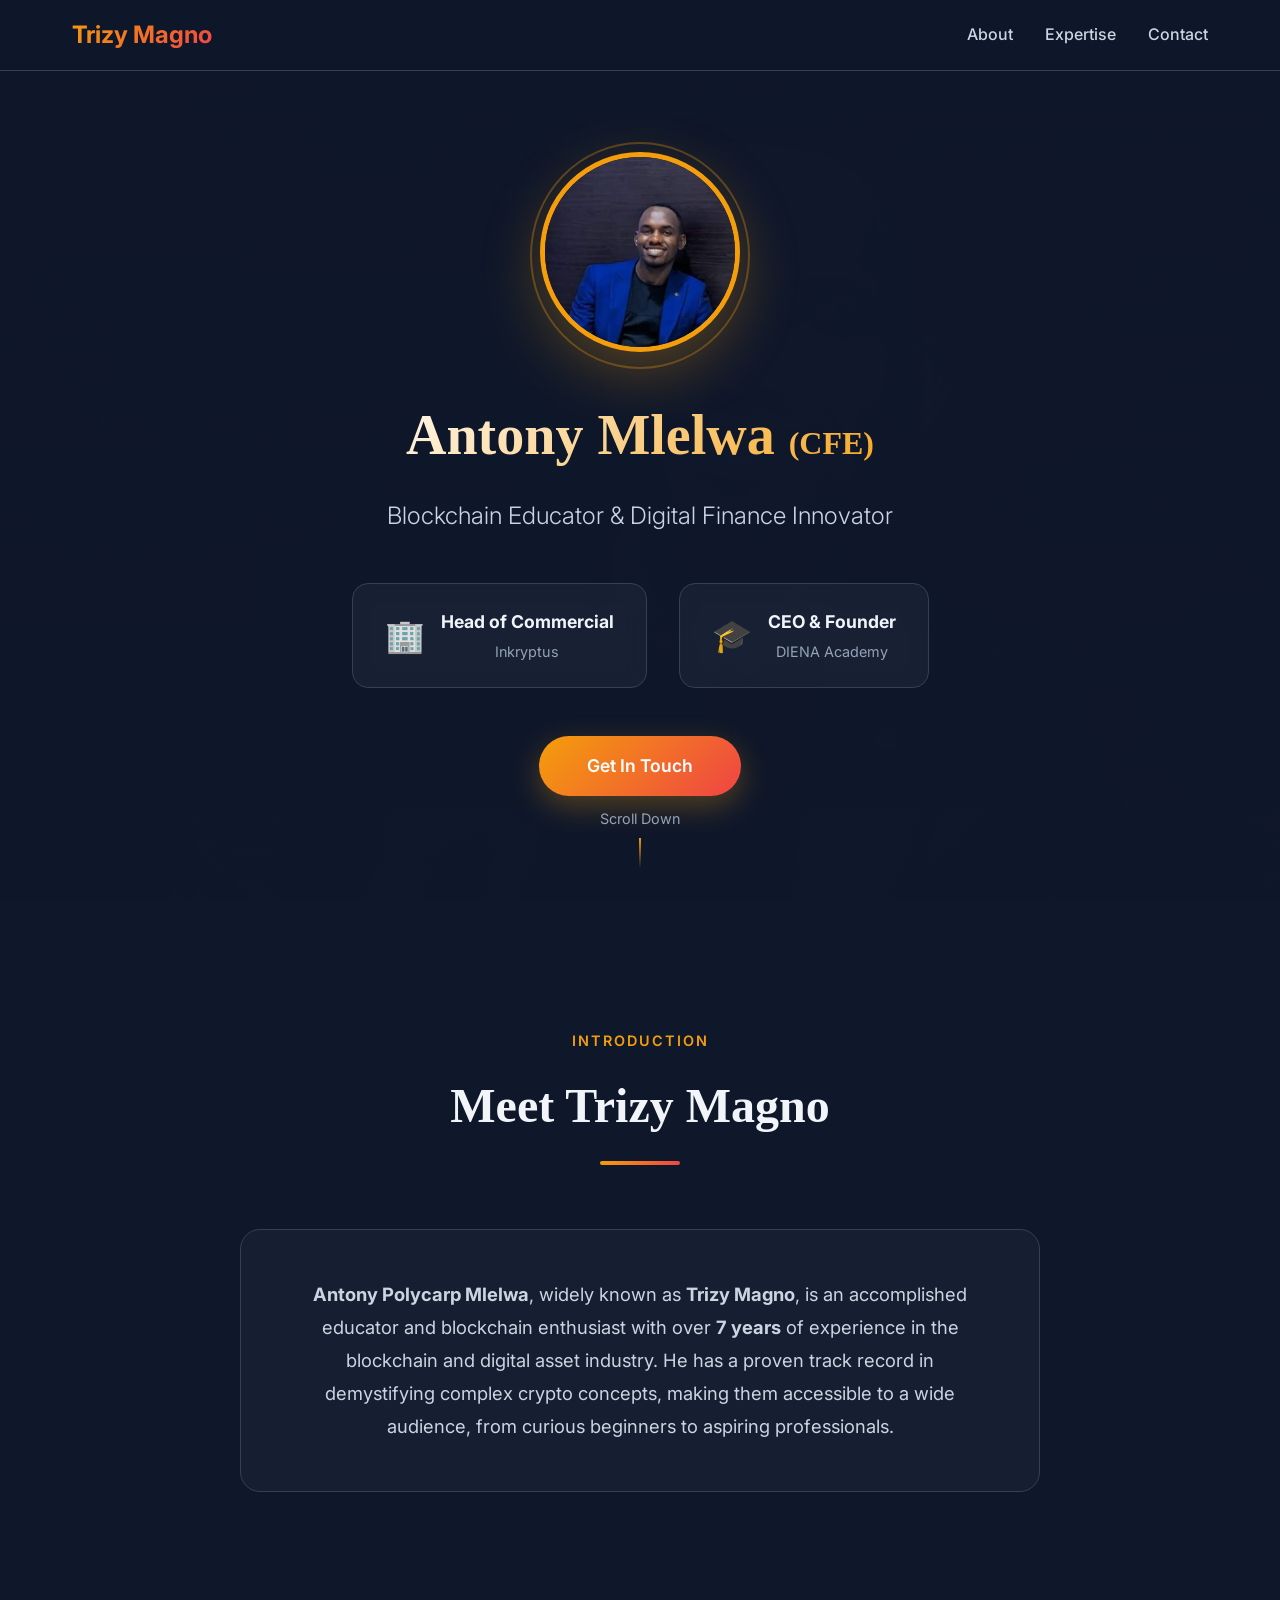
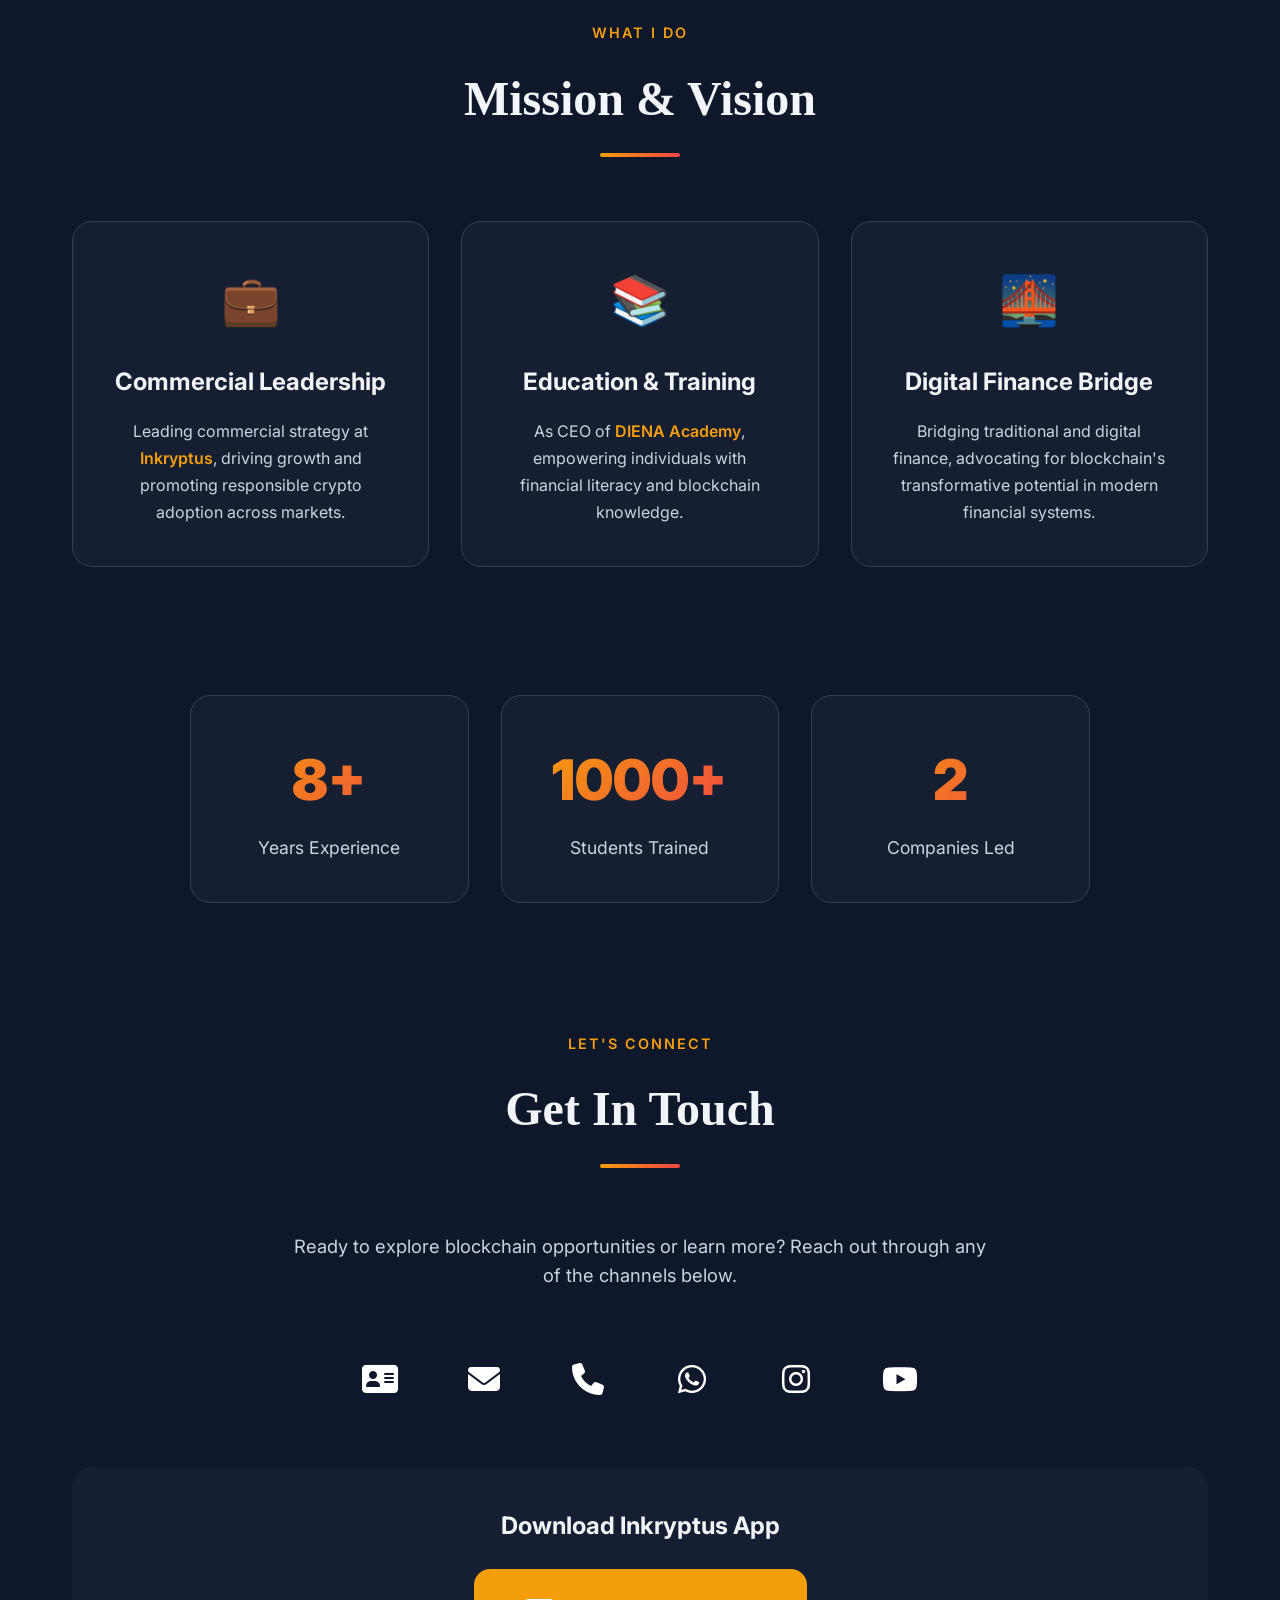
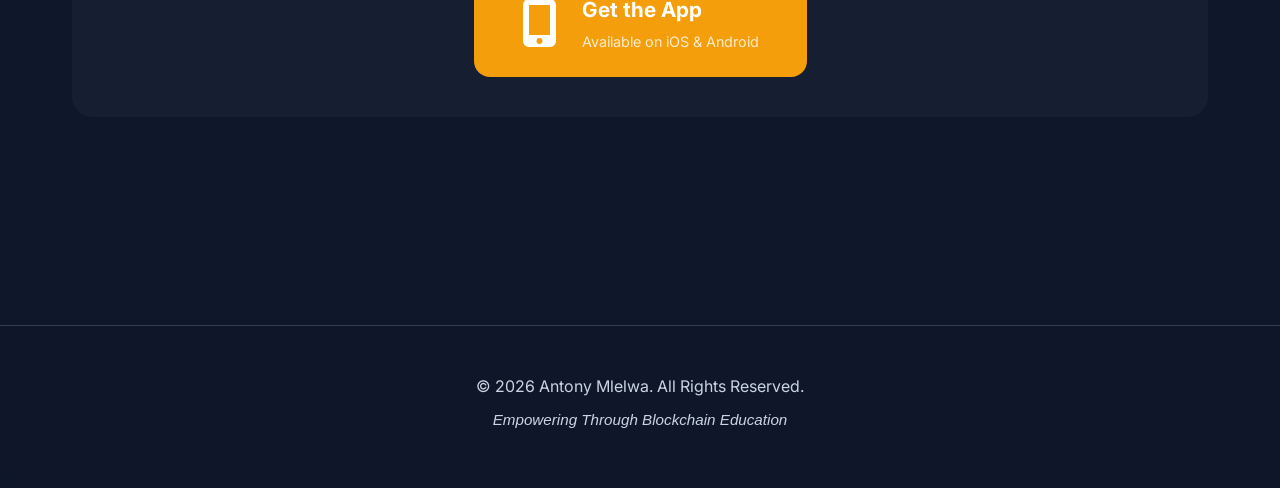
==== commit da5a1fdb: "Increment years of experience from 7 to 8 Updated experience years from 7 to 8 in the stats section." ====
--- a/index.html
+++ b/index.html
@@ -114,7 +114,7 @@
     <section class="stats-section">
       <div class="stats-grid">
         <div class="stat-card">
-          <h3 class="stat-number">7+</h3>
+          <h3 class="stat-number">8+</h3>
           <p class="stat-label">Years Experience</p>
         </div>
         <div class="stat-card">
@@ -160,7 +160,7 @@
 
       <div class="app-download">
         <h3>Download Inkryptus App</h3>
-        <a href="https://inkryptus.app.link?%24randomized_bundle_token=1501315160265283815&Alias=ref-trizymagno-time-1764257488073451&Channel=app&Feature=referral&Stage=new-user&Campaign=user-invite-trizymagno&Type=0&Duration=0&source=android&data=eyIkY2Fub25pY2FsX2lkZW50aWZpZXIiOiJyZWZlcnJhbFwvdHJpenltYWdubyIsIiRwdWJsaWNseV9pbmRleGFibGUiOiJ0cnVlIiwicmVmZXJyYWxfdXNlcm5hbWUiOiJ0cml6eW1hZ25vIn0%3D" class="app-btn" target="_blank">
+        <a href="https://link.inkryptus.com/trizymagno" class="app-btn" target="_blank">
           <span class="app-icon"><i class="fas fa-mobile-alt"></i></span>
           <div class="app-info">
             <span class="app-text">Get the App</span>
@@ -182,3 +182,5 @@
 </body>
 </html>
 
+
+
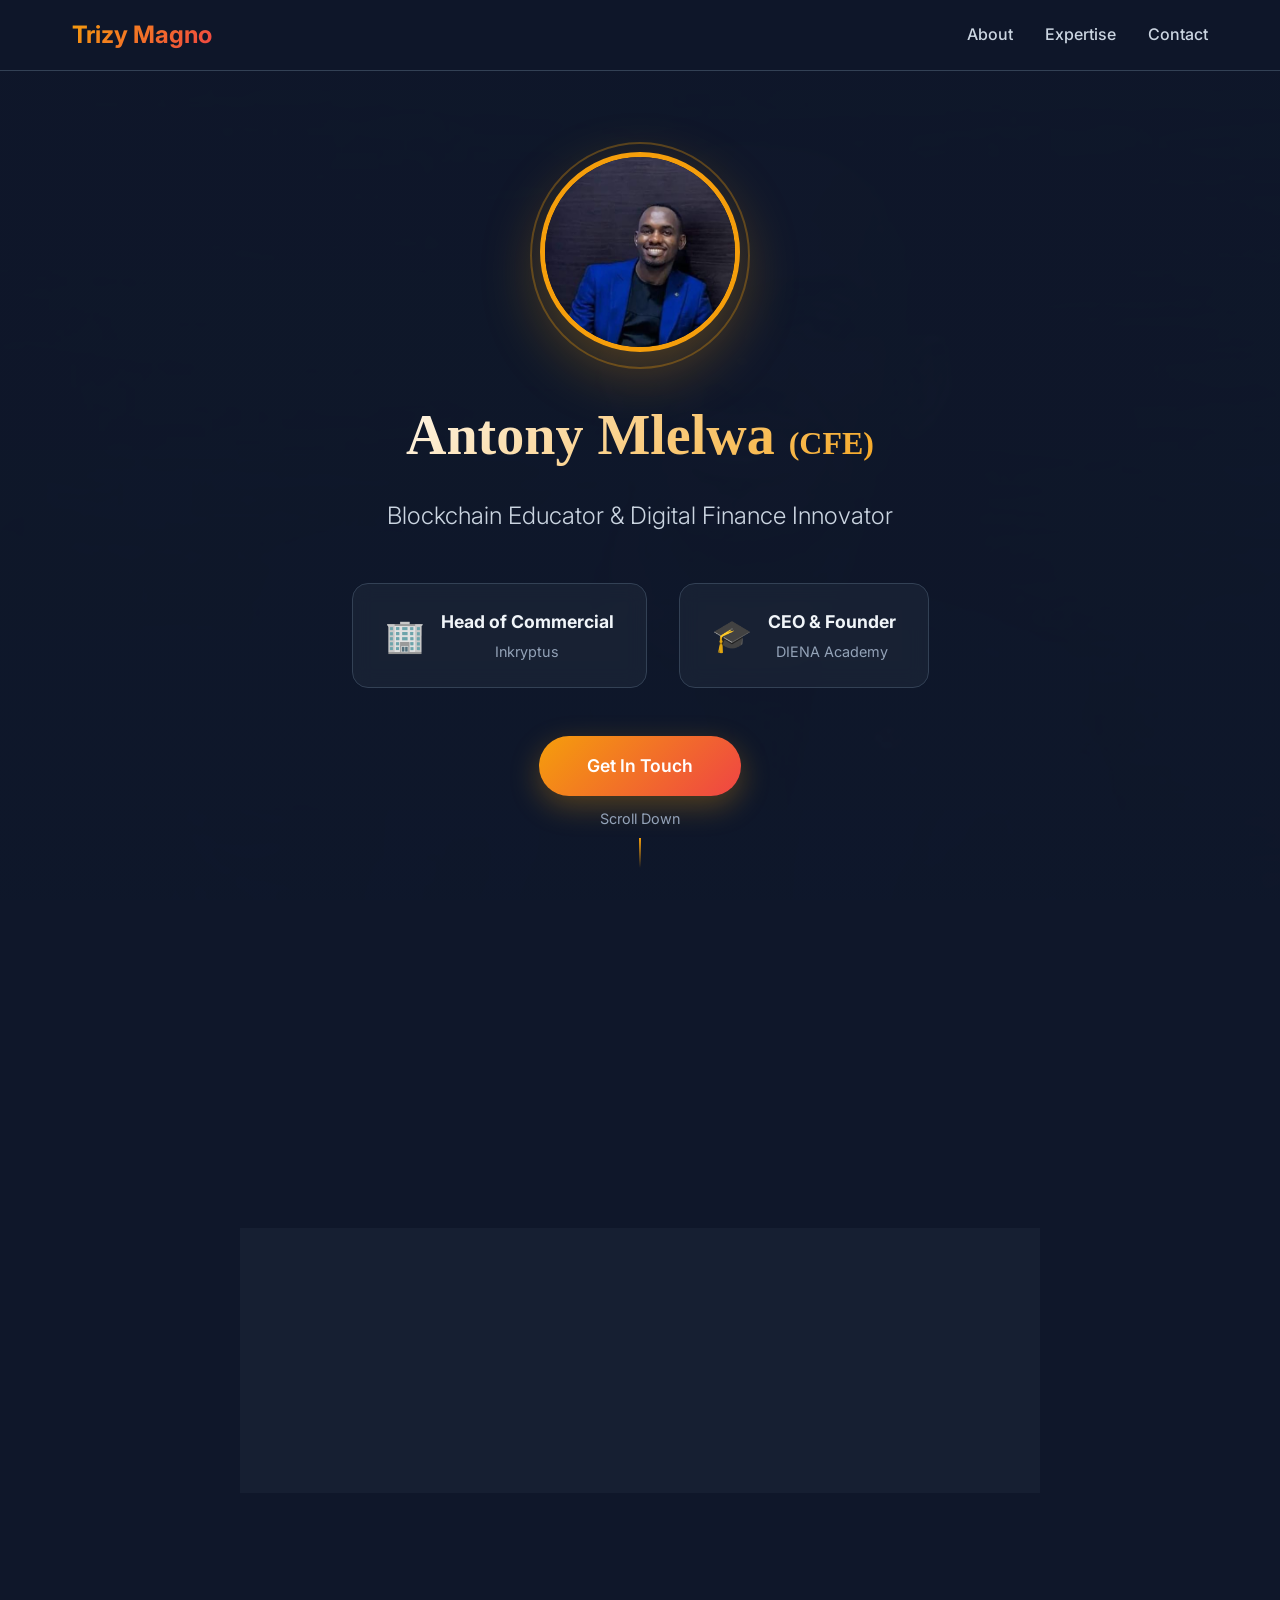
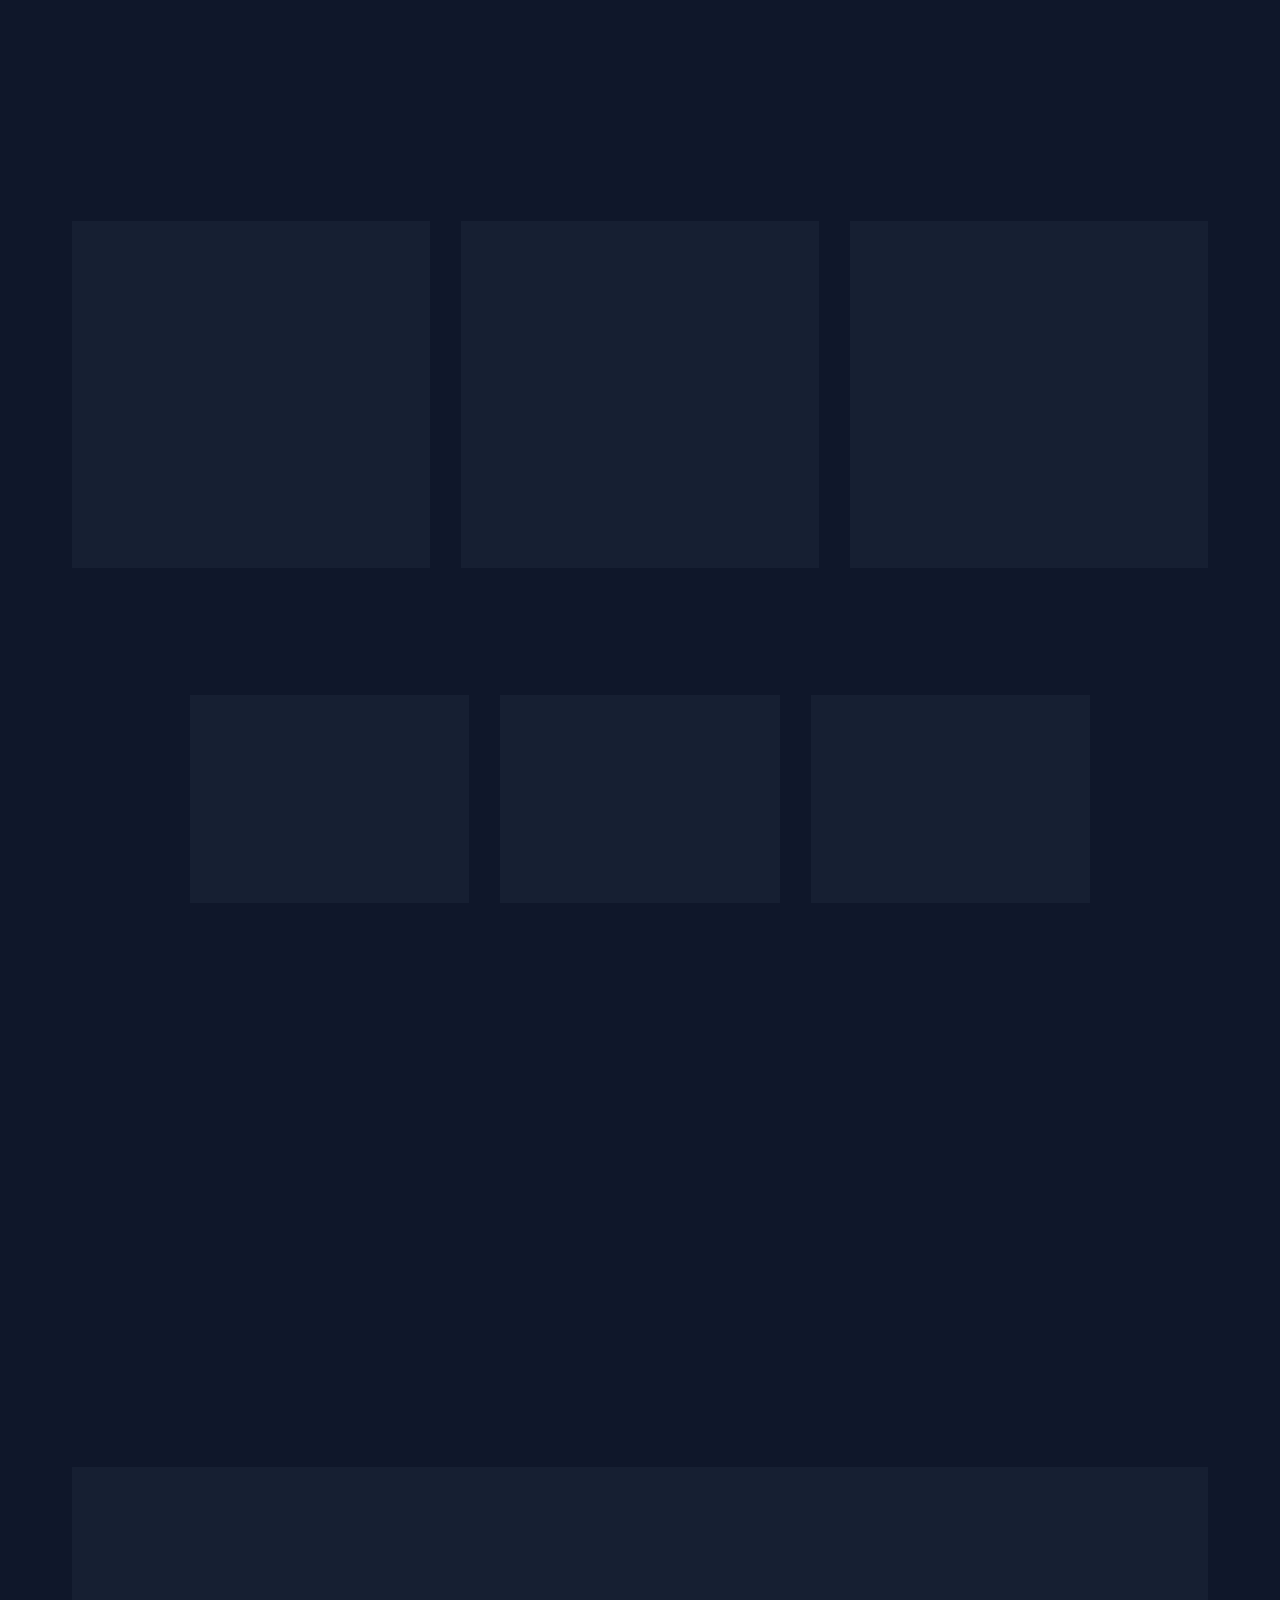
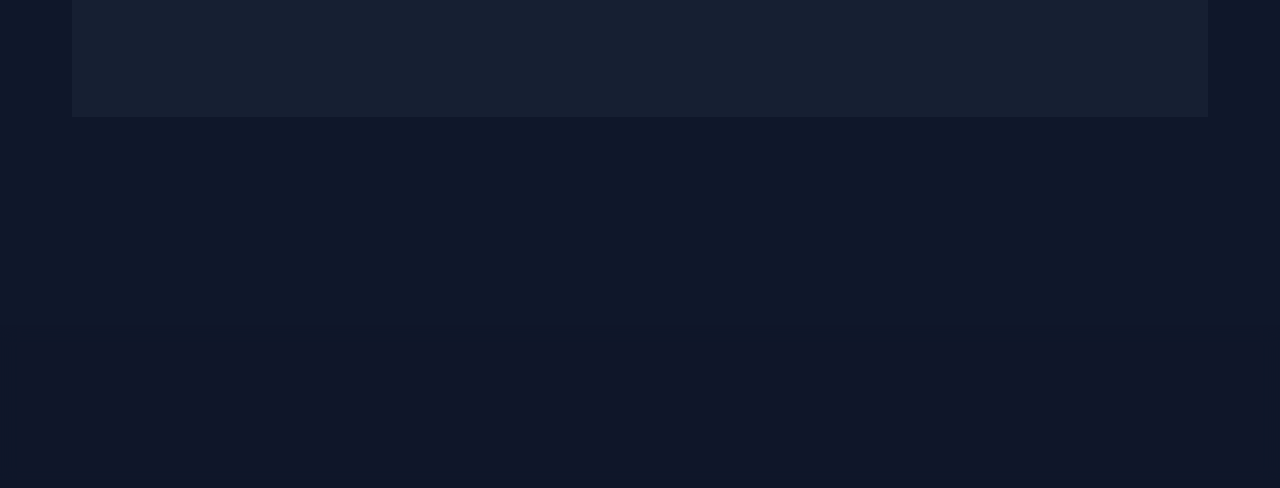
==== commit e01c75d9: "Update experience years in index.html Updated experience from 7 years to 8 years and made minor adju" ====
--- a/index.html
+++ b/index.html
@@ -73,7 +73,7 @@
         <div class="about-card">
           <p class="about-text">
             <strong>Antony Polycarp Mlelwa</strong>, widely known as <strong>Trizy Magno</strong>, is an accomplished 
-            educator and blockchain enthusiast with over <strong>7 years</strong> of experience in the blockchain and 
+            educator and blockchain enthusiast with over <strong>8 years</strong> of experience in the blockchain and 
             digital asset industry. He has a proven track record in demystifying complex crypto concepts, making them 
             accessible to a wide audience, from curious beginners to aspiring professionals.
           </p>
@@ -184,3 +184,4 @@
 
 
 
+
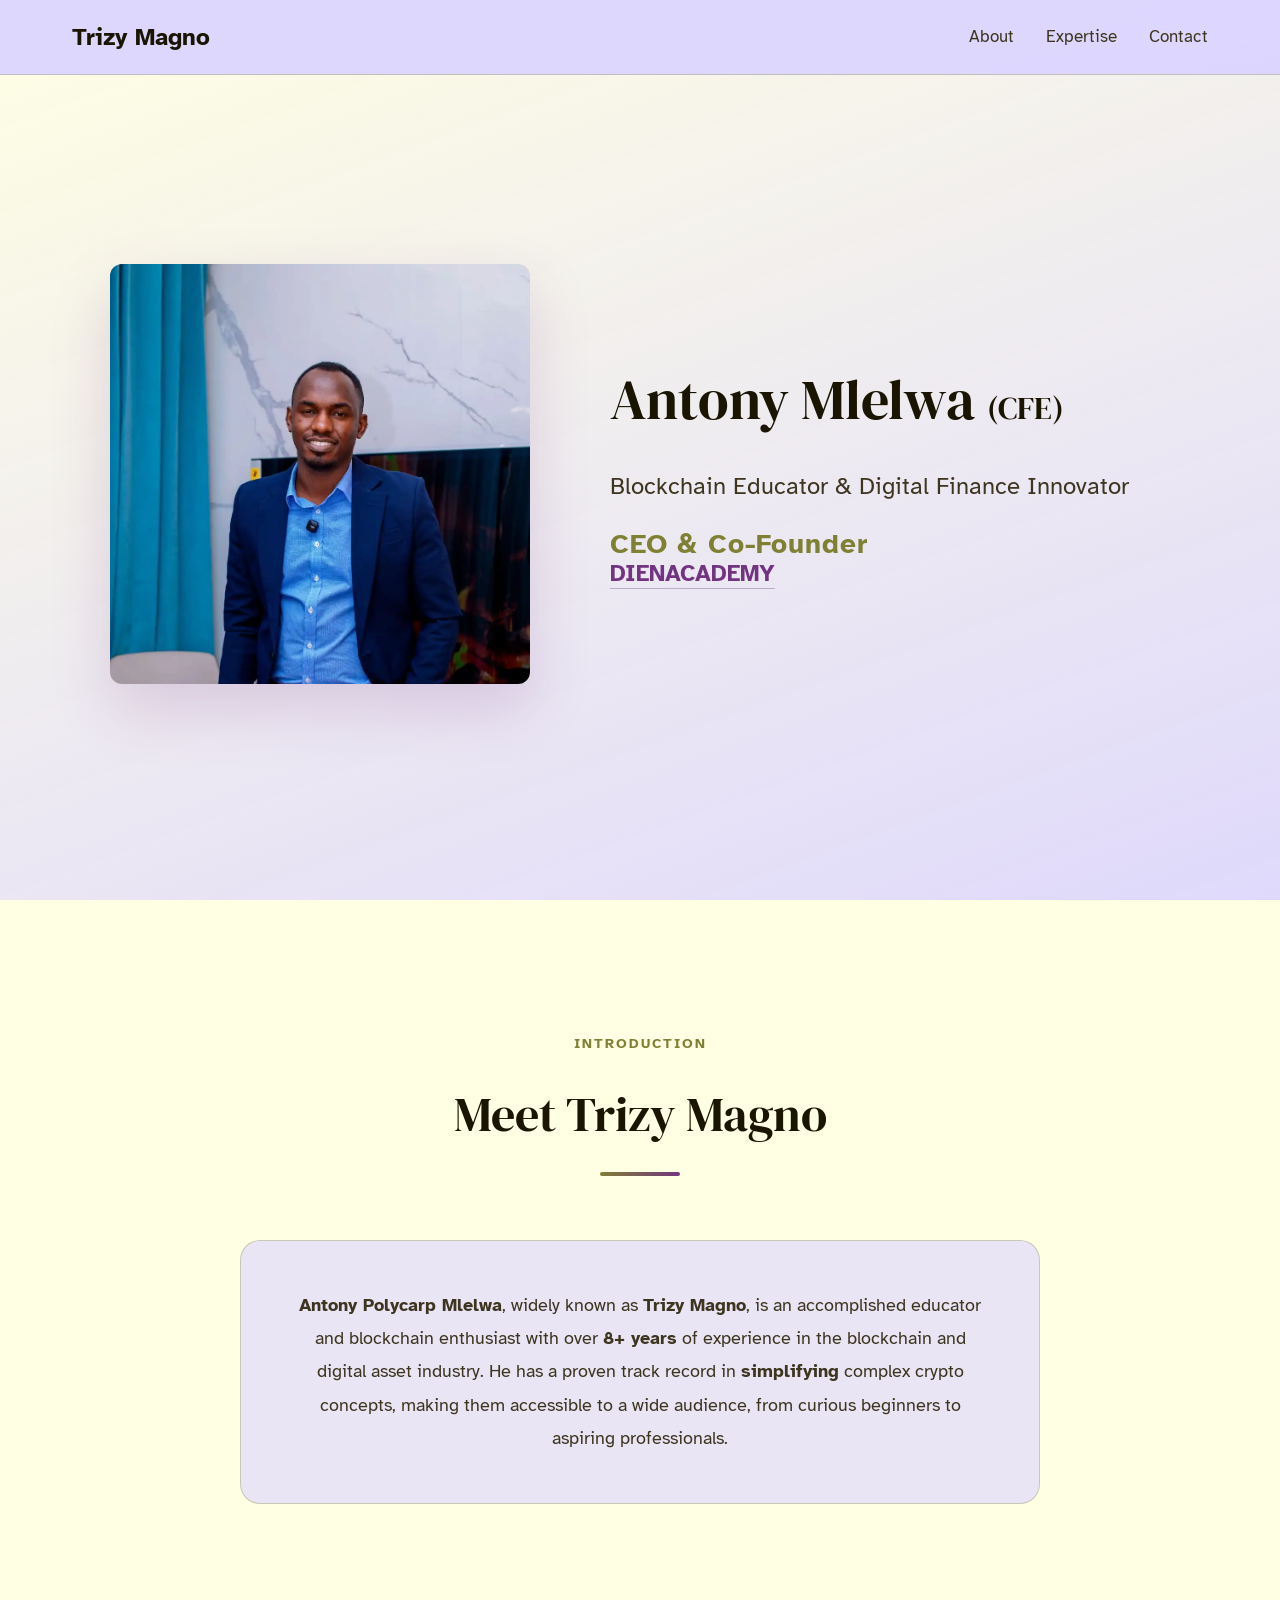
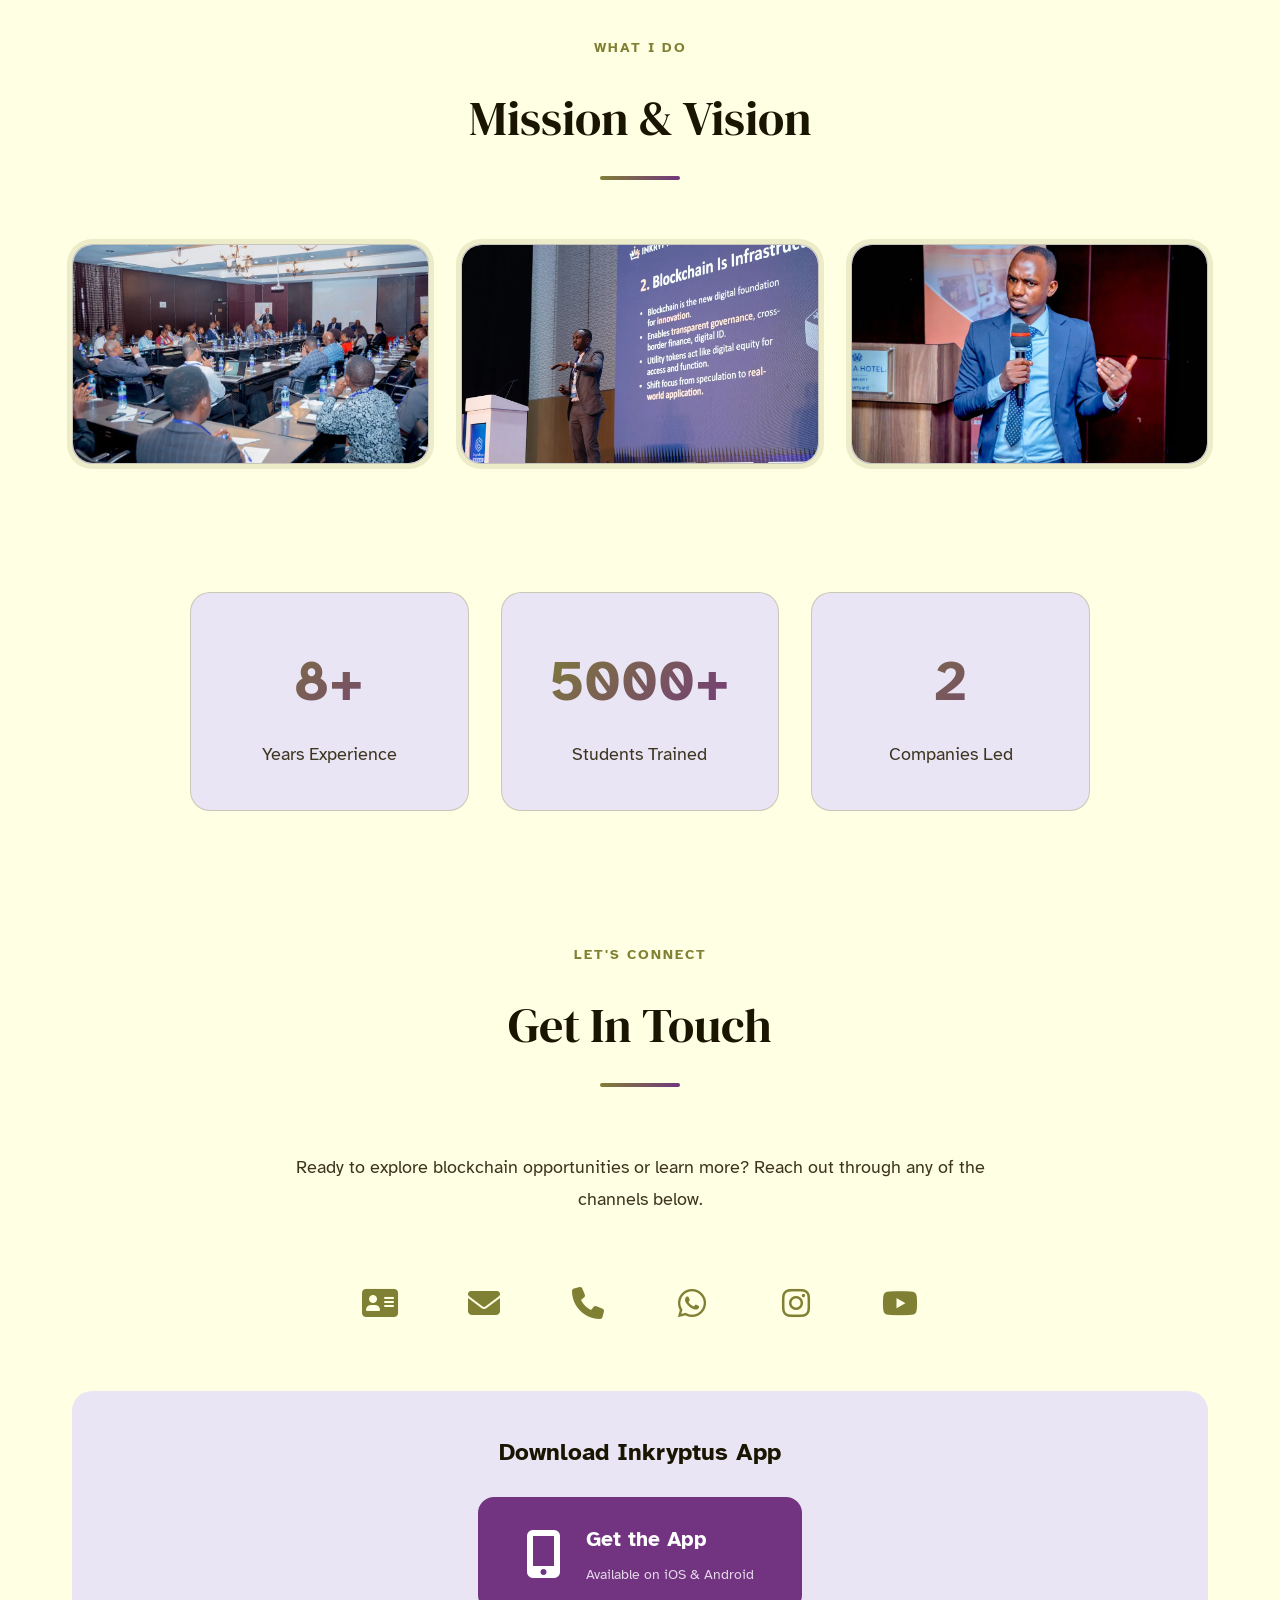
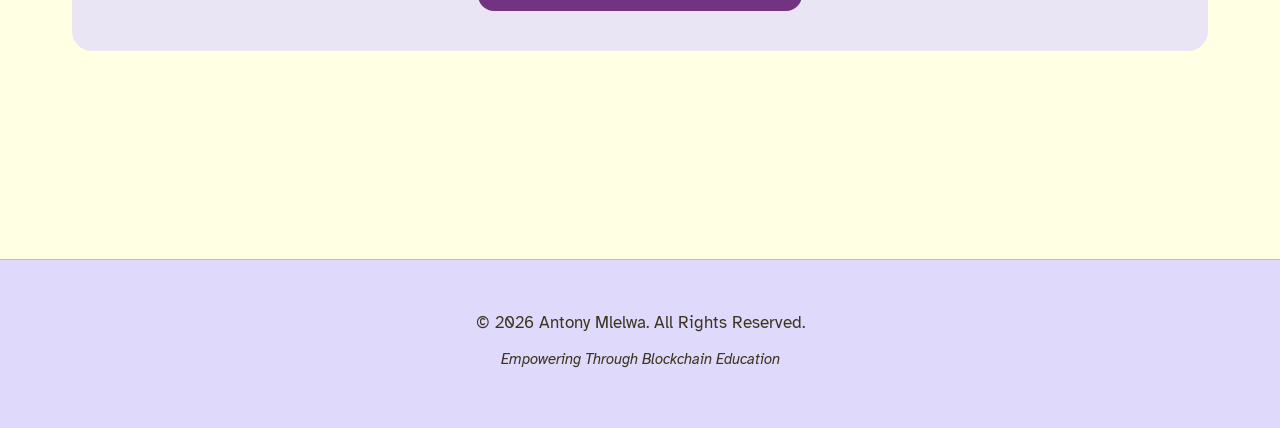
==== commit 0d23c6a3: "Updates to make the site better" ====
--- a/index.html
+++ b/index.html
@@ -4,10 +4,11 @@
   <meta charset="UTF-8" />
   <meta name="viewport" content="width=device-width, initial-scale=1.0"/>
   <title>Antony Mlelwa | Blockchain & Crypto Consultant</title>
+  <link rel="icon" type="image/webp" href="assets/icon.png" />
   <link rel="stylesheet" href="Style.css" />
   <link rel="preconnect" href="https://fonts.googleapis.com">
   <link rel="preconnect" href="https://fonts.gstatic.com" crossorigin>
-  <link href="https://fonts.googleapis.com/css2?family=Inter:wght@300;400;500;600;700;800&family=Playfair+Display:wght@700;900&display=swap" rel="stylesheet">
+  <link href="https://fonts.googleapis.com/css2?family=Atkinson+Hyperlegible:ital,wght@0,400;0,700;1,400;1,700&family=DM+Serif+Display:ital@0;1&display=swap" rel="stylesheet">
   <link rel="stylesheet" href="https://cdnjs.cloudflare.com/ajax/libs/font-awesome/6.5.1/css/all.min.css">
 </head>
 <body>
@@ -30,34 +31,17 @@
 
   <!-- Hero Section -->
   <header class="hero">
+    <div class="hero-image-col">
+      <img src="assets/my_image.webp" alt="Antony Mlelwa" class="profile-image" />
+    </div>
     <div class="hero-content">
-      <div class="profile-container">
-        <img src="my_image.jpg" alt="Antony Mlelwa" class="profile-image" />
-        <div class="profile-ring"></div>
-      </div>
       <h1 class="hero-title">Antony Mlelwa <span class="credential">(CFE)</span></h1>
       <p class="hero-tagline">Blockchain Educator & Digital Finance Innovator</p>
-      <div class="roles">
-        <a href="https://www.inkryptus.com" class="role-card" target="_blank">
-          <span class="role-icon">🏢</span>
-          <div class="role-info">
-            <h3>Head of Commercial</h3>
-            <p>Inkryptus</p>
-          </div>
-        </a>
-        <a href="https://www.dienacademy.com" class="role-card" target="_blank">
-          <span class="role-icon">🎓</span>
-          <div class="role-info">
-            <h3>CEO & Founder</h3>
-            <p>DIENA Academy</p>
-          </div>
-        </a>
+      <div class="hero-role">
+        <span class="hero-role-title">CEO & Co-Founder</span>
+        <span class="hero-role-sep">·</span>
+        <a href="https://www.dienacademy.com" target="_blank" class="hero-role-org">DIENACADEMY</a>
       </div>
-      <a href="#contact" class="cta-button">Get In Touch</a>
-    </div>
-    <div class="scroll-indicator">
-      <span>Scroll Down</span>
-      <div class="scroll-arrow"></div>
     </div>
   </header>
 
@@ -73,8 +57,8 @@
         <div class="about-card">
           <p class="about-text">
             <strong>Antony Polycarp Mlelwa</strong>, widely known as <strong>Trizy Magno</strong>, is an accomplished 
-            educator and blockchain enthusiast with over <strong>8 years</strong> of experience in the blockchain and 
-            digital asset industry. He has a proven track record in demystifying complex crypto concepts, making them 
+            educator and blockchain enthusiast with over <strong><span class="years-exp"></span> years</strong> of experience in the blockchain and 
+            digital asset industry. He has a proven track record in <strong>simplifying</strong> complex crypto concepts, making them 
             accessible to a wide audience, from curious beginners to aspiring professionals.
           </p>
         </div>
@@ -82,7 +66,7 @@
     </section>
 
     <!-- Expertise Section -->
-    <section class="expertise-section" id="expertise">
+   <section class="expertise-section" id="expertise">
       <div class="section-header">
         <span class="section-label">What I Do</span>
         <h2 class="section-title">Mission & Vision</h2>
@@ -90,35 +74,41 @@
       </div>
       <div class="expertise-grid">
         <div class="expertise-card">
-          <div class="expertise-icon">💼</div>
-          <h3>Commercial Leadership</h3>
-          <p>Leading commercial strategy at <a href="https://www.inkryptus.com" target="_blank" class="inline-link">Inkryptus</a>, 
-          driving growth and promoting responsible crypto adoption across markets.</p>
+          <img src="assets/commercial.webp" alt="Commercial Leadership" class="expertise-icon" />
+          <div class="expertise-card__content">
+            <h3>Commercial Leadership</h3>
+            <p>Leading commercial strategy at <a href="https://www.inkryptus.com" target="_blank" class="inline-link">Inkryptus</a>, 
+            driving growth and promoting responsible crypto adoption across markets.</p>
+          </div>
         </div>
         <div class="expertise-card">
-          <div class="expertise-icon">📚</div>
-          <h3>Education & Training</h3>
-          <p>As CEO of <a href="https://www.dienacademy.com" target="_blank" class="inline-link">DIENA Academy</a>, 
-          empowering individuals with financial literacy and blockchain knowledge.</p>
+          <img src="assets/education.webp" alt="Education & Training" class="expertise-icon" />
+          <div class="expertise-card__content">
+            <h3>Education & Training</h3>
+            <p>As CEO of <a href="https://www.dienacademy.com" target="_blank" class="inline-link">DIENACADEMY</a>, 
+            empowering individuals with financial literacy and blockchain knowledge.</p>
+          </div>
         </div>
         <div class="expertise-card">
-          <div class="expertise-icon">🌉</div>
-          <h3>Digital Finance Bridge</h3>
-          <p>Bridging traditional and digital finance, advocating for blockchain's transformative potential 
-          in modern financial systems.</p>
+          <img src="assets/finance.webp" alt="Digital Finance Bridge" class="expertise-icon" />
+          <div class="expertise-card__content">
+            <h3>Digital Finance Bridge</h3>
+            <p>Bridging traditional and digital finance, advocating for blockchain's transformative potential 
+            in modern financial systems.</p>
+          </div>
         </div>
       </div>
-    </section>
+    </section> 
 
     <!-- Stats Section -->
     <section class="stats-section">
       <div class="stats-grid">
         <div class="stat-card">
-          <h3 class="stat-number">8+</h3>
+          <h3 class="stat-number"><span class="years-exp"></span></h3>
           <p class="stat-label">Years Experience</p>
         </div>
         <div class="stat-card">
-          <h3 class="stat-number">1000+</h3>
+          <h3 class="stat-number">5000+</h3>
           <p class="stat-label">Students Trained</p>
         </div>
         <div class="stat-card">
--- a/Style.css
+++ b/Style.css
@@ -11,19 +11,26 @@
 }
 
 :root {
-  /* Color Palette */
-  --primary-gold: #f59e0b;
-  --primary-dark: #0f172a;
-  --secondary-dark: #1e293b;
-  --accent-blue: #3b82f6;
-  --text-light: #f1f5f9;
-  --text-gray: #cbd5e1;
-  --text-dark: #94a3b8;
-  --border-color: #334155;
-  --success-green: #10b981;
-  --gradient-primary: linear-gradient(135deg, #f59e0b 0%, #ef4444 100%);
-  --gradient-dark: linear-gradient(180deg, rgba(15, 23, 42, 0.95) 0%, rgba(30, 41, 59, 0.95) 100%);
-  
+  /* Country Garden Palette — 60-30-10 Rule */
+  /* 60% — Cream (#FFFFE3): page backgrounds, hero, main areas */
+  /* 30% — Lavender (#DBD4FF): cards, navbar, secondary sections */
+  /* 10% — Olive (#808034) & Purple (#723480): accents, CTAs, highlights */
+  --bg-primary: #FFFFE3;
+  --bg-secondary: #DBD4FF;
+  --accent-olive: #808034;
+  --accent-purple: #723480;
+
+  /* Legacy aliases — remapped to Country Garden palette */
+  --primary-gold: #808034;
+  --primary-dark: #FFFFE3;
+  --secondary-dark: #DBD4FF;
+  --text-light: #1a1500;
+  --text-gray: #3d3520;
+  --text-dark: #5a5040;
+  --border-color: rgba(128, 128, 52, 0.3);
+  --gradient-primary: linear-gradient(135deg, #808034 0%, #723480 100%);
+  --gradient-dark: linear-gradient(180deg, rgba(255,255,227,0.97) 0%, rgba(219,212,255,0.95) 100%);
+
   /* Spacing */
   --spacing-xs: 0.5rem;
   --spacing-sm: 1rem;
@@ -31,7 +38,7 @@
   --spacing-lg: 2rem;
   --spacing-xl: 3rem;
   --spacing-2xl: 4rem;
-  
+
   /* Transitions */
   --transition-fast: 0.2s ease;
   --transition-normal: 0.3s ease;
@@ -39,15 +46,15 @@
 }
 
 body {
-  font-family: 'Inter', -apple-system, BlinkMacSystemFont, 'Segoe UI', sans-serif;
+  font-family: 'Atkinson Hyperlegible', 'Inter', -apple-system, BlinkMacSystemFont, 'Segoe UI', sans-serif;
   color: var(--text-light);
-  background: var(--primary-dark);
+  background: var(--bg-primary);
   overflow-x: hidden;
-  line-height: 1.6;
-  font-size: 16px;
-}
-
-/* Fixed Background with Overlay */
+  line-height: 1.75;
+  font-size: 17px;
+}
+
+/* Subtle background image watermark */
 body::before {
   content: "";
   position: fixed;
@@ -55,12 +62,12 @@
   left: 0;
   height: 100%;
   width: 100%;
-  background-image: url("my_image.jpg");
+  background-image: url("assets/my_image.jpg");
   background-attachment: fixed;
   background-position: center;
   background-size: cover;
   z-index: -2;
-  opacity: 0.15;
+  opacity: 0.04;
 }
 
 body::after {
@@ -70,7 +77,7 @@
   left: 0;
   height: 100%;
   width: 100%;
-  background: linear-gradient(180deg, rgba(15, 23, 42, 0.97) 0%, rgba(15, 23, 42, 0.95) 100%);
+  background: linear-gradient(160deg, rgba(255,255,227,0.94) 0%, rgba(219,212,255,0.88) 100%);
   z-index: -1;
 }
 
@@ -83,8 +90,8 @@
   left: 0;
   right: 0;
   z-index: 1000;
-  background: rgba(15, 23, 42, 0.9);
-  backdrop-filter: blur(10px);
+  background: rgba(219, 212, 255, 0.92);
+  backdrop-filter: blur(12px);
   border-bottom: 1px solid var(--border-color);
   transition: var(--transition-normal);
 }
@@ -101,10 +108,7 @@
 .nav-brand {
   font-size: 1.5rem;
   font-weight: 700;
-  background: var(--gradient-primary);
-  -webkit-background-clip: text;
-  -webkit-text-fill-color: transparent;
-  background-clip: text;
+  color: var(--text-light);
 }
 
 .nav-menu {
@@ -163,16 +167,25 @@
 .hero {
   min-height: 100vh;
   display: flex;
-  flex-direction: column;
+  flex-direction: row;
   justify-content: center;
   align-items: center;
-  text-align: center;
-  padding: 6rem 2rem 3rem;
+  padding: 6rem 4rem 3rem;
+  gap: 5rem;
   position: relative;
 }
 
+.hero-image-col {
+  flex: 0 0 auto;
+  display: flex;
+  align-items: center;
+  justify-content: center;
+}
+
 .hero-content {
-  max-width: 900px;
+  flex: 1 1 auto;
+  max-width: 560px;
+  text-align: left;
   animation: fadeInUp 1s ease;
 }
 
@@ -183,27 +196,17 @@
 }
 
 .profile-image {
-  width: 200px;
-  height: 200px;
-  border-radius: 50%;
+  width: 420px;
+  height: 420px;
   object-fit: cover;
-  border: 5px solid var(--primary-gold);
-  box-shadow: 0 20px 60px rgba(245, 158, 11, 0.3);
-  position: relative;
-  z-index: 2;
-  animation: float 6s ease-in-out infinite;
+  object-position: top;
+  border-radius: 12px;
+  display: block;
+  box-shadow: 0 24px 60px rgba(114, 52, 128, 0.18);
 }
 
 .profile-ring {
-  position: absolute;
-  top: -10px;
-  left: -10px;
-  right: -10px;
-  bottom: -10px;
-  border: 2px solid var(--primary-gold);
-  border-radius: 50%;
-  opacity: 0.3;
-  animation: pulse 2s ease infinite;
+  display: none;
 }
 
 @keyframes float {
@@ -217,26 +220,59 @@
 }
 
 .hero-title {
-  font-family: 'Playfair Display', serif;
+  font-family: 'DM Serif Display', serif;
   font-size: 3.5rem;
-  font-weight: 900;
+  font-weight: 400;
   margin-bottom: 1rem;
-  background: linear-gradient(135deg, #ffffff 0%, var(--primary-gold) 100%);
-  -webkit-background-clip: text;
-  -webkit-text-fill-color: transparent;
-  background-clip: text;
+  color: var(--text-light);
 }
 
 .credential {
-  color: var(--primary-gold);
+  color: var(--text-light);
   font-size: 2rem;
 }
 
 .hero-tagline {
   font-size: 1.5rem;
   color: var(--text-gray);
-  margin-bottom: 3rem;
+  margin-bottom: 1.25rem;
   font-weight: 300;
+}
+
+.hero-role {
+  display: flex;
+  flex-direction: column;
+  align-items: flex-start;
+  justify-content: flex-start;
+  gap: 0;
+  margin-bottom: .5rem;
+}
+
+.hero-role-title {
+  font-weight: 700;
+  color: var(--accent-olive);
+  letter-spacing: 0.03em;
+  font-size: 1.75rem;
+  line-height: 1.2;
+}
+
+.hero-role-sep {
+  display: none;
+}
+
+.hero-role-org {
+  color: var(--accent-purple);
+  text-decoration: none;
+  font-weight: 600;
+  font-size: 1.45rem;
+  line-height: 1.2;
+  border-bottom: 1px solid rgba(114, 52, 128, 0.35);
+  transition: border-color var(--transition-fast), color var(--transition-fast);
+}
+
+.hero-role-org:hover {
+  color: var(--accent-olive);
+  border-color: var(--accent-olive);
 }
 
 .roles {
@@ -248,7 +284,7 @@
 }
 
 .role-card {
-  background: rgba(30, 41, 59, 0.6);
+  background: rgba(219, 212, 255, 0.7);
   backdrop-filter: blur(10px);
   padding: 1.5rem 2rem;
   border-radius: 16px;
@@ -265,8 +301,8 @@
 
 .role-card:hover {
   transform: translateY(-5px);
-  border-color: var(--primary-gold);
-  box-shadow: 0 10px 30px rgba(245, 158, 11, 0.2);
+  border-color: var(--accent-purple);
+  box-shadow: 0 10px 30px rgba(114, 52, 128, 0.2);
 }
 
 .role-icon {
@@ -291,15 +327,15 @@
   padding: 1rem 3rem;
   border-radius: 50px;
   text-decoration: none;
-  font-weight: 600;
+  font-weight: 700;
   font-size: 1.1rem;
   transition: var(--transition-normal);
-  box-shadow: 0 10px 30px rgba(245, 158, 11, 0.3);
+  box-shadow: 0 10px 30px rgba(114, 52, 128, 0.3);
 }
 
 .cta-button:hover {
   transform: translateY(-3px);
-  box-shadow: 0 15px 40px rgba(245, 158, 11, 0.4);
+  box-shadow: 0 15px 40px rgba(114, 52, 128, 0.45);
 }
 
 .scroll-indicator {
@@ -352,9 +388,9 @@
 }
 
 .section-title {
-  font-family: 'Playfair Display', serif;
+  font-family: 'DM Serif Display', serif;
   font-size: 3rem;
-  font-weight: 900;
+  font-weight: 400;
   color: var(--text-light);
   margin-bottom: 1rem;
 }
@@ -381,7 +417,7 @@
 }
 
 .about-card {
-  background: rgba(30, 41, 59, 0.5);
+  background: rgba(219, 212, 255, 0.6);
   backdrop-filter: blur(10px);
   padding: 3rem;
   border-radius: 20px;
@@ -418,35 +454,80 @@
 }
 
 .expertise-card {
-  background: rgba(30, 41, 59, 0.5);
-  backdrop-filter: blur(10px);
-  padding: 2.5rem;
+  position: relative;
+  height: 220px;
+  background: rgba(219, 212, 255, 0.7);
   border-radius: 20px;
+  display: flex;
+  align-items: center;
+  justify-content: center;
+  overflow: hidden;
+  perspective: 1000px;
+  box-shadow: 0 0 0 5px rgba(128, 128, 52, 0.15);
+  transition: all 0.6s cubic-bezier(0.175, 0.885, 0.32, 1.275);
   border: 1px solid var(--border-color);
-  transition: var(--transition-normal);
   text-align: center;
 }
 
 .expertise-card:hover {
-  transform: translateY(-10px);
-  border-color: var(--primary-gold);
-  box-shadow: 0 20px 40px rgba(245, 158, 11, 0.2);
+  transform: scale(1.05);
+  box-shadow: 0 8px 24px rgba(114, 52, 128, 0.25);
 }
 
 .expertise-icon {
-  font-size: 3rem;
-  margin-bottom: 1.5rem;
+  position: absolute;
+  top: 0;
+  left: 0;
+  width: 100%;
+  height: 100%;
+  object-fit: cover;
+  border-radius: 20px;
+  transition: all 0.6s cubic-bezier(0.175, 0.885, 0.32, 1.275);
+  display: block;
+  z-index: 1;
+}
+
+.expertise-card:hover .expertise-icon {
+  transform: scale(1.08);
+  opacity: 0;
+}
+
+.expertise-card__content {
+  position: absolute;
+  top: 0;
+  left: 0;
+  width: 100%;
+  height: 100%;
+  padding: 2rem;
+  box-sizing: border-box;
+  background: linear-gradient(135deg, rgba(219,212,255,0.97) 0%, rgba(255,255,227,0.97) 100%);
+  border-radius: 20px;
+  transform: rotateX(-90deg);
+  transform-origin: bottom;
+  transition: all 0.6s cubic-bezier(0.175, 0.885, 0.32, 1.275);
+  display: flex;
+  flex-direction: column;
+  justify-content: center;
+  z-index: 2;
+}
+
+.expertise-card:hover .expertise-card__content {
+  transform: rotateX(0deg);
 }
 
 .expertise-card h3 {
-  font-size: 1.5rem;
-  color: var(--text-light);
-  margin-bottom: 1rem;
+  margin: 0 0 0.75rem;
+  font-family: 'DM Serif Display', serif;
+  font-size: 1.4rem;
+  font-weight: 400;
+  color: var(--accent-purple);
 }
 
 .expertise-card p {
+  margin: 0;
+  font-size: 0.95rem;
   color: var(--text-gray);
-  line-height: 1.7;
+  line-height: 1.6;
 }
 
 .inline-link {
@@ -477,7 +558,7 @@
 }
 
 .stat-card {
-  background: rgba(30, 41, 59, 0.5);
+  background: rgba(219, 212, 255, 0.6);
   backdrop-filter: blur(10px);
   padding: 2.5rem;
   border-radius: 20px;
@@ -544,7 +625,7 @@
   align-items: center;
   justify-content: center;
   text-decoration: none;
-  color: white;
+  color: var(--accent-olive);
   transition: var(--transition-normal);
   cursor: pointer;
   aspect-ratio: 1;
@@ -553,7 +634,7 @@
 
 .contact-btn:hover {
   transform: translateY(-5px);
-  color: var(--primary-gold);
+  color: var(--accent-purple);
 }
 
 .contact-btn.primary {
@@ -575,7 +656,7 @@
 
 /* App Download Section */
 .app-download {
-  background: rgba(30, 41, 59, 0.5);
+  background: rgba(219, 212, 255, 0.6);
   backdrop-filter: blur(10px);
   padding: 2.5rem;
   border-radius: 20px;
@@ -594,7 +675,7 @@
   display: inline-flex;
   align-items: center;
   gap: 1.5rem;
-  background: var(--primary-gold);
+  background: var(--accent-purple);
   padding: 1.5rem 3rem;
   border-radius: 16px;
   text-decoration: none;
@@ -603,7 +684,7 @@
 
 .app-btn:hover {
   transform: translateY(-3px);
-  box-shadow: 0 15px 40px rgba(245, 158, 11, 0.3);
+  box-shadow: 0 15px 40px rgba(114, 52, 128, 0.4);
 }
 
 .app-icon {
@@ -638,7 +719,7 @@
    FOOTER
    ============================================ */
 .footer {
-  background: rgba(15, 23, 42, 0.8);
+  background: rgba(219, 212, 255, 0.88);
   backdrop-filter: blur(10px);
   border-top: 1px solid var(--border-color);
   padding: 3rem 2rem;
@@ -691,13 +772,19 @@
     font-size: 1.5rem;
   }
   
-  .hero-tagline {
-    font-size: 1.2rem;
-  }
-  
-  .profile-image {
-    width: 150px;
-    height: 150px;
+  .hero {
+    flex-direction: column;
+    padding: 6rem 2rem 3rem;
+    gap: 2rem;
+    text-align: center;
+  }
+
+  .hero-content {
+    text-align: center;
+  }
+
+  .hero-role {
+    align-items: center;
   }
   
   .roles {
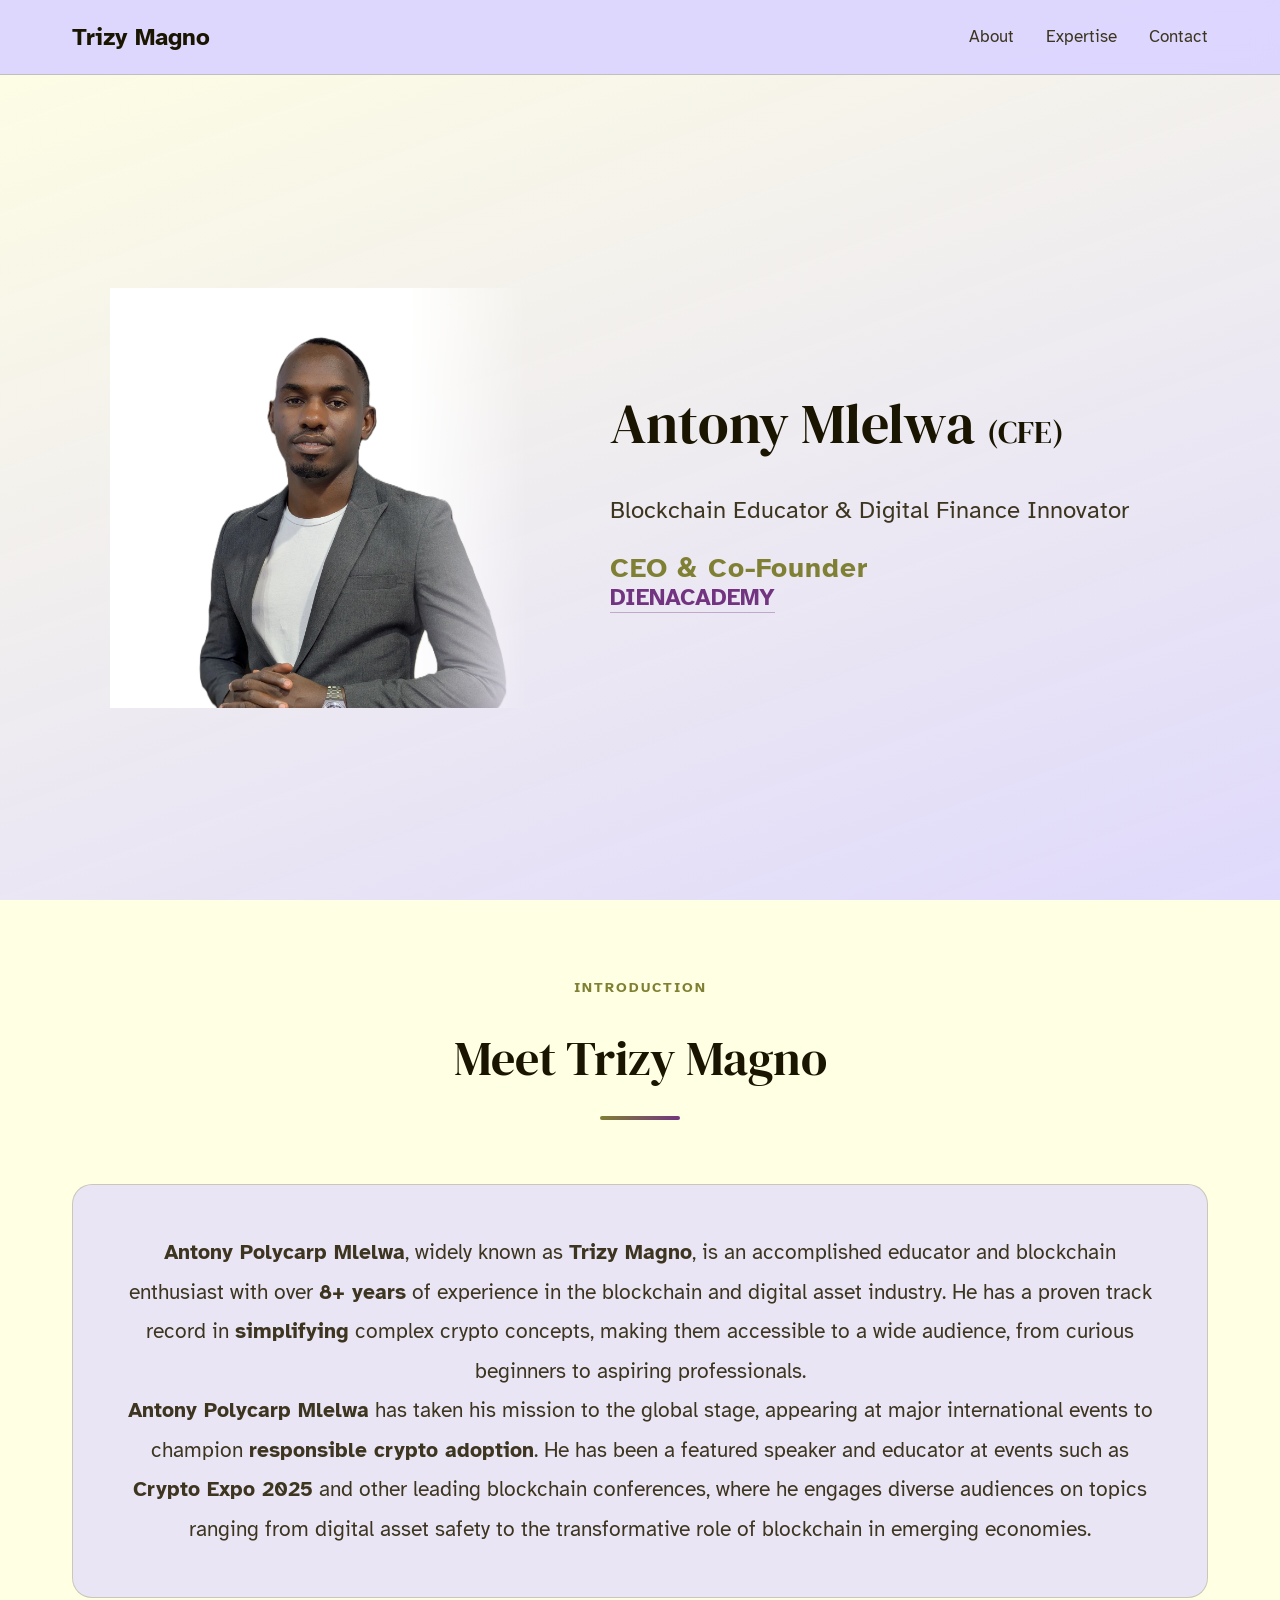
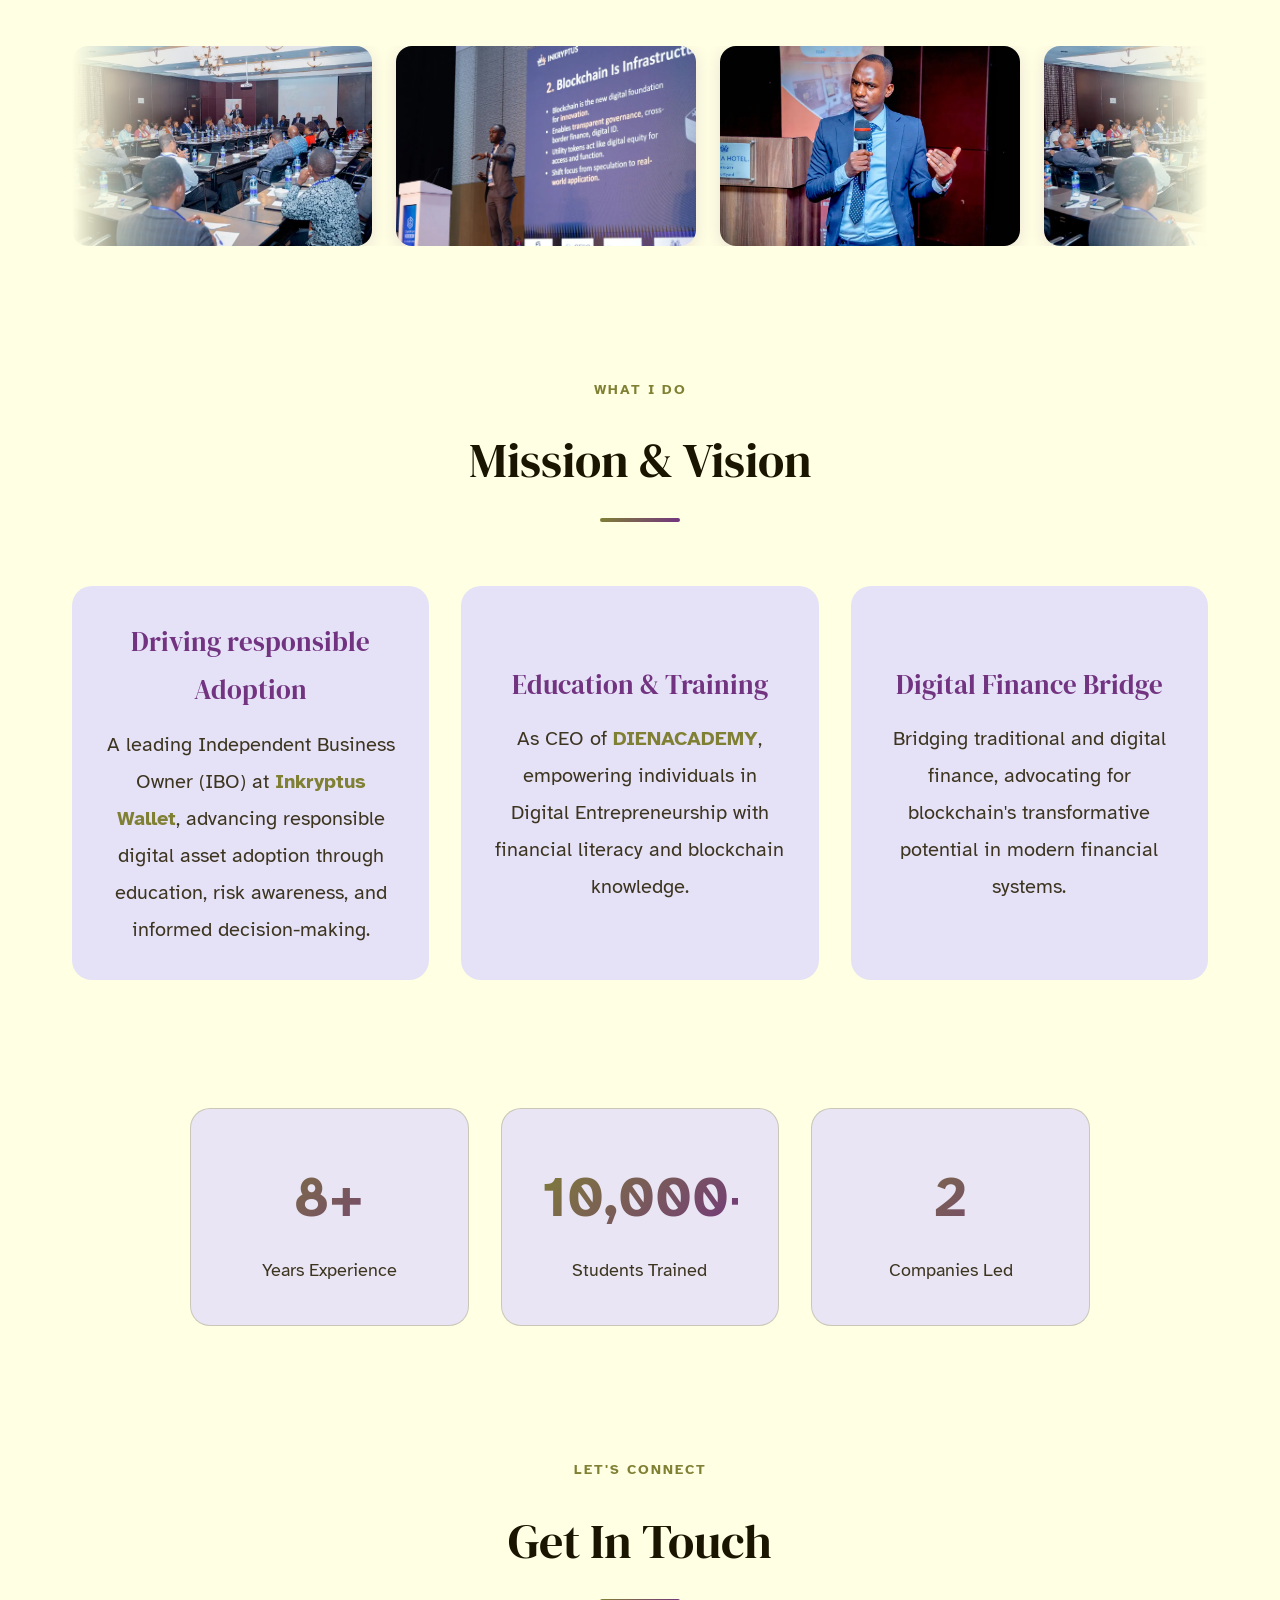
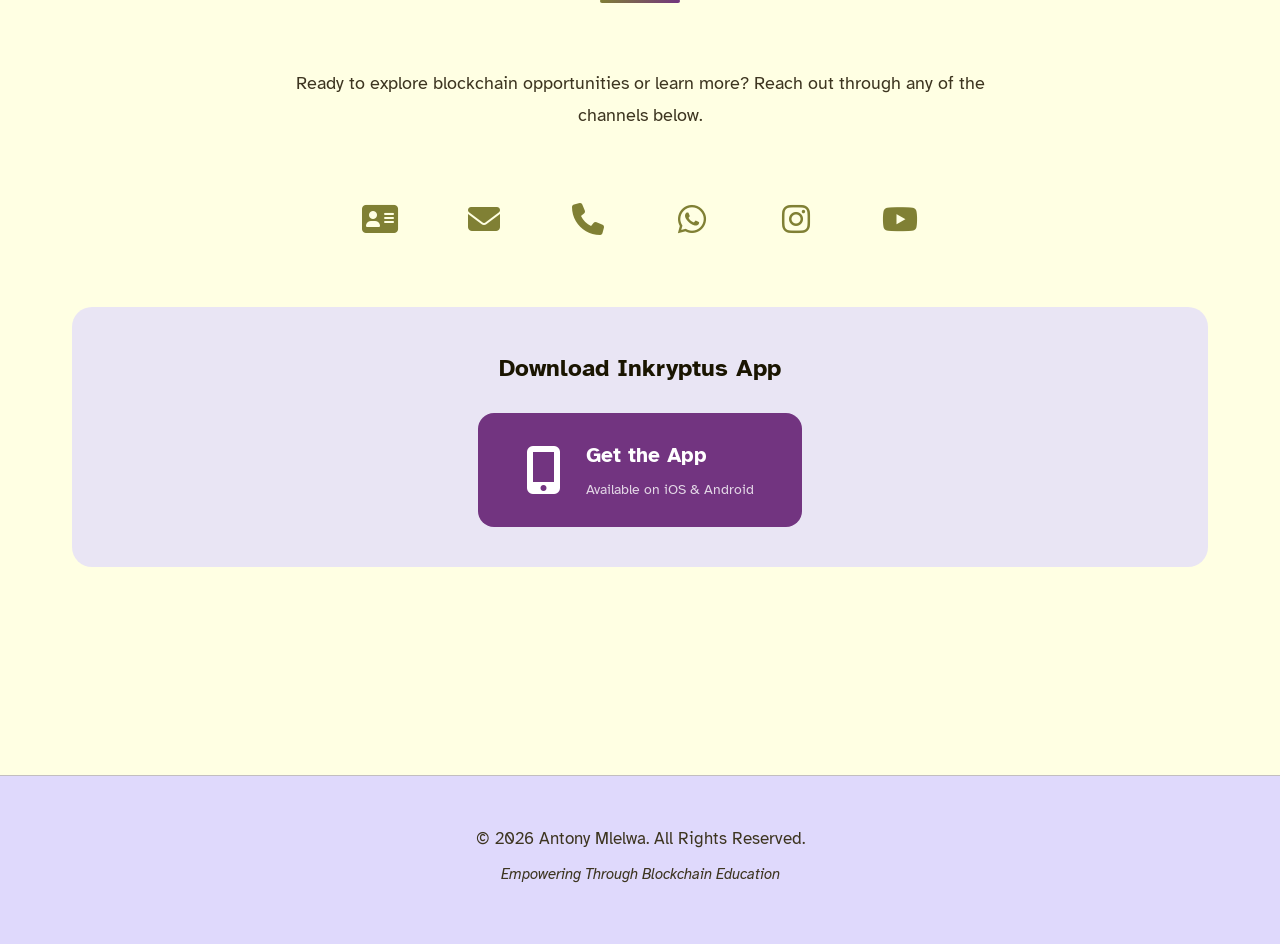
==== commit 5bcd213f: "Just some updates to the current codebase with apperance improvements" ====
--- a/index.html
+++ b/index.html
@@ -61,6 +61,26 @@
             digital asset industry. He has a proven track record in <strong>simplifying</strong> complex crypto concepts, making them 
             accessible to a wide audience, from curious beginners to aspiring professionals.
           </p>
+          <p class="about-text">
+            <strong>Antony Polycarp Mlelwa</strong> has taken his mission to the global stage, appearing at major international events to champion 
+            <strong>responsible crypto adoption</strong>. He has been a featured speaker and educator at events such as 
+            <strong>Crypto Expo 2025</strong> and other leading blockchain conferences, where he engages diverse 
+            audiences on topics ranging from digital asset safety to the transformative role of blockchain in 
+            emerging economies.
+          </p>
+        </div>
+      </div>
+
+      <!-- Image Marquee -->
+      <div class="expertise-marquee">
+        <div class="marquee-track">
+          <img src="assets/commercial.webp" alt="Crypto Adoption" />
+          <img src="assets/education.webp" alt="Education & Training" />
+          <img src="assets/finance.webp" alt="Digital Finance" />
+          <!-- Duplicate set for seamless loop -->
+          <img src="assets/commercial.webp" alt="Crypto Adoption" aria-hidden="true" />
+          <img src="assets/education.webp" alt="Education & Training" aria-hidden="true" />
+          <img src="assets/finance.webp" alt="Digital Finance" aria-hidden="true" />
         </div>
       </div>
     </section>
@@ -74,30 +94,19 @@
       </div>
       <div class="expertise-grid">
         <div class="expertise-card">
-          <img src="assets/commercial.webp" alt="Commercial Leadership" class="expertise-icon" />
-          <div class="expertise-card__content">
-            <h3>Commercial Leadership</h3>
-            <p>Leading commercial strategy at <a href="https://www.inkryptus.com" target="_blank" class="inline-link">Inkryptus</a>, 
-            driving growth and promoting responsible crypto adoption across markets.</p>
-          </div>
+          <h3>Driving responsible Adoption</h3>
+          <p>A leading Independent Business Owner (IBO) at <a href="https://www.inkryptus.com" target="_blank" class="inline-link">Inkryptus Wallet</a>, advancing responsible digital asset adoption through education, risk awareness, and informed decision-making.</p>
         </div>
         <div class="expertise-card">
-          <img src="assets/education.webp" alt="Education & Training" class="expertise-icon" />
-          <div class="expertise-card__content">
-            <h3>Education & Training</h3>
-            <p>As CEO of <a href="https://www.dienacademy.com" target="_blank" class="inline-link">DIENACADEMY</a>, 
-            empowering individuals with financial literacy and blockchain knowledge.</p>
-          </div>
+          <h3>Education & Training</h3>
+          <p>As CEO of <a href="https://www.dienacademy.com" target="_blank" class="inline-link">DIENACADEMY</a>, empowering individuals in Digital Entrepreneurship with financial literacy and blockchain knowledge.</p>
         </div>
         <div class="expertise-card">
-          <img src="assets/finance.webp" alt="Digital Finance Bridge" class="expertise-icon" />
-          <div class="expertise-card__content">
-            <h3>Digital Finance Bridge</h3>
-            <p>Bridging traditional and digital finance, advocating for blockchain's transformative potential 
-            in modern financial systems.</p>
-          </div>
+          <h3>Digital Finance Bridge</h3>
+          <p>Bridging traditional and digital finance, advocating for blockchain's transformative potential in modern financial systems.</p>
         </div>
       </div>
+
     </section> 
 
     <!-- Stats Section -->
@@ -108,7 +117,7 @@
           <p class="stat-label">Years Experience</p>
         </div>
         <div class="stat-card">
-          <h3 class="stat-number">5000+</h3>
+          <h3 class="stat-number">10,000+</h3>
           <p class="stat-label">Students Trained</p>
         </div>
         <div class="stat-card">
--- a/Style.css
+++ b/Style.css
@@ -170,7 +170,7 @@
   flex-direction: row;
   justify-content: center;
   align-items: center;
-  padding: 6rem 4rem 3rem;
+  padding: 6rem 4rem 0;
   gap: 5rem;
   position: relative;
 }
@@ -200,9 +200,10 @@
   height: 420px;
   object-fit: cover;
   object-position: top;
-  border-radius: 12px;
+  border-radius: 0;
   display: block;
-  box-shadow: 0 24px 60px rgba(114, 52, 128, 0.18);
+  -webkit-mask-image: linear-gradient(to right, black 70%, transparent 100%);
+  mask-image: linear-gradient(to right, black 70%, transparent 100%);
 }
 
 .profile-ring {
@@ -407,13 +408,12 @@
    ABOUT SECTION
    ============================================ */
 .about-section {
-  padding: 4rem 0;
+  padding: 0.5rem 0 4rem;
   animation: fadeInUp 1s ease 0.3s both;
 }
 
 .about-content {
-  max-width: 800px;
-  margin: 0 auto;
+  width: 100%;
 }
 
 .about-card {
@@ -434,8 +434,8 @@
 }
 
 .about-text {
-  font-size: 1.15rem;
-  line-height: 1.8;
+  font-size: 1.3rem;
+  line-height: 1.9;
   color: var(--text-gray);
 }
 
@@ -454,80 +454,67 @@
 }
 
 .expertise-card {
-  position: relative;
-  height: 220px;
   background: rgba(219, 212, 255, 0.7);
   border-radius: 20px;
-  display: flex;
-  align-items: center;
-  justify-content: center;
-  overflow: hidden;
-  perspective: 1000px;
-  box-shadow: 0 0 0 5px rgba(128, 128, 52, 0.15);
-  transition: all 0.6s cubic-bezier(0.175, 0.885, 0.32, 1.275);
-  border: 1px solid var(--border-color);
-  text-align: center;
-}
-
-.expertise-card:hover {
-  transform: scale(1.05);
-  box-shadow: 0 8px 24px rgba(114, 52, 128, 0.25);
-}
-
-.expertise-icon {
-  position: absolute;
-  top: 0;
-  left: 0;
-  width: 100%;
-  height: 100%;
-  object-fit: cover;
-  border-radius: 20px;
-  transition: all 0.6s cubic-bezier(0.175, 0.885, 0.32, 1.275);
-  display: block;
-  z-index: 1;
-}
-
-.expertise-card:hover .expertise-icon {
-  transform: scale(1.08);
-  opacity: 0;
-}
-
-.expertise-card__content {
-  position: absolute;
-  top: 0;
-  left: 0;
-  width: 100%;
-  height: 100%;
   padding: 2rem;
-  box-sizing: border-box;
-  background: linear-gradient(135deg, rgba(219,212,255,0.97) 0%, rgba(255,255,227,0.97) 100%);
-  border-radius: 20px;
-  transform: rotateX(-90deg);
-  transform-origin: bottom;
-  transition: all 0.6s cubic-bezier(0.175, 0.885, 0.32, 1.275);
   display: flex;
   flex-direction: column;
   justify-content: center;
-  z-index: 2;
-}
-
-.expertise-card:hover .expertise-card__content {
-  transform: rotateX(0deg);
+  align-items: center;
+  text-align: center;
+  box-shadow: none;
+  transition: transform 0.3s ease, box-shadow 0.3s ease;
+  border: none;
+}
+
+.expertise-card:hover {
+  transform: translateY(-4px);
+  box-shadow: 0 8px 24px rgba(114, 52, 128, 0.25);
 }
 
 .expertise-card h3 {
   margin: 0 0 0.75rem;
   font-family: 'DM Serif Display', serif;
-  font-size: 1.4rem;
+  font-size: 1.7rem;
   font-weight: 400;
   color: var(--accent-purple);
 }
 
 .expertise-card p {
   margin: 0;
-  font-size: 0.95rem;
+  font-size: 1.25rem;
   color: var(--text-gray);
-  line-height: 1.6;
+  line-height: 1.85;
+}
+
+/* Expertise Image Marquee */
+.expertise-marquee {
+  margin-top: 3rem;
+  overflow: hidden;
+  width: 100%;
+  -webkit-mask-image: linear-gradient(to right, transparent 0%, black 10%, black 90%, transparent 100%);
+  mask-image: linear-gradient(to right, transparent 0%, black 10%, black 90%, transparent 100%);
+}
+
+.marquee-track {
+  display: flex;
+  gap: 1.5rem;
+  width: max-content;
+  animation: marquee-scroll 20s linear infinite;
+}
+
+.marquee-track img {
+  height: 200px;
+  width: 300px;
+  object-fit: cover;
+  border-radius: 16px;
+  flex-shrink: 0;
+  box-shadow: 0 4px 16px rgba(114, 52, 128, 0.15);
+}
+
+@keyframes marquee-scroll {
+  0%   { transform: translateX(0); }
+  100% { transform: translateX(-50%); }
 }
 
 .inline-link {
